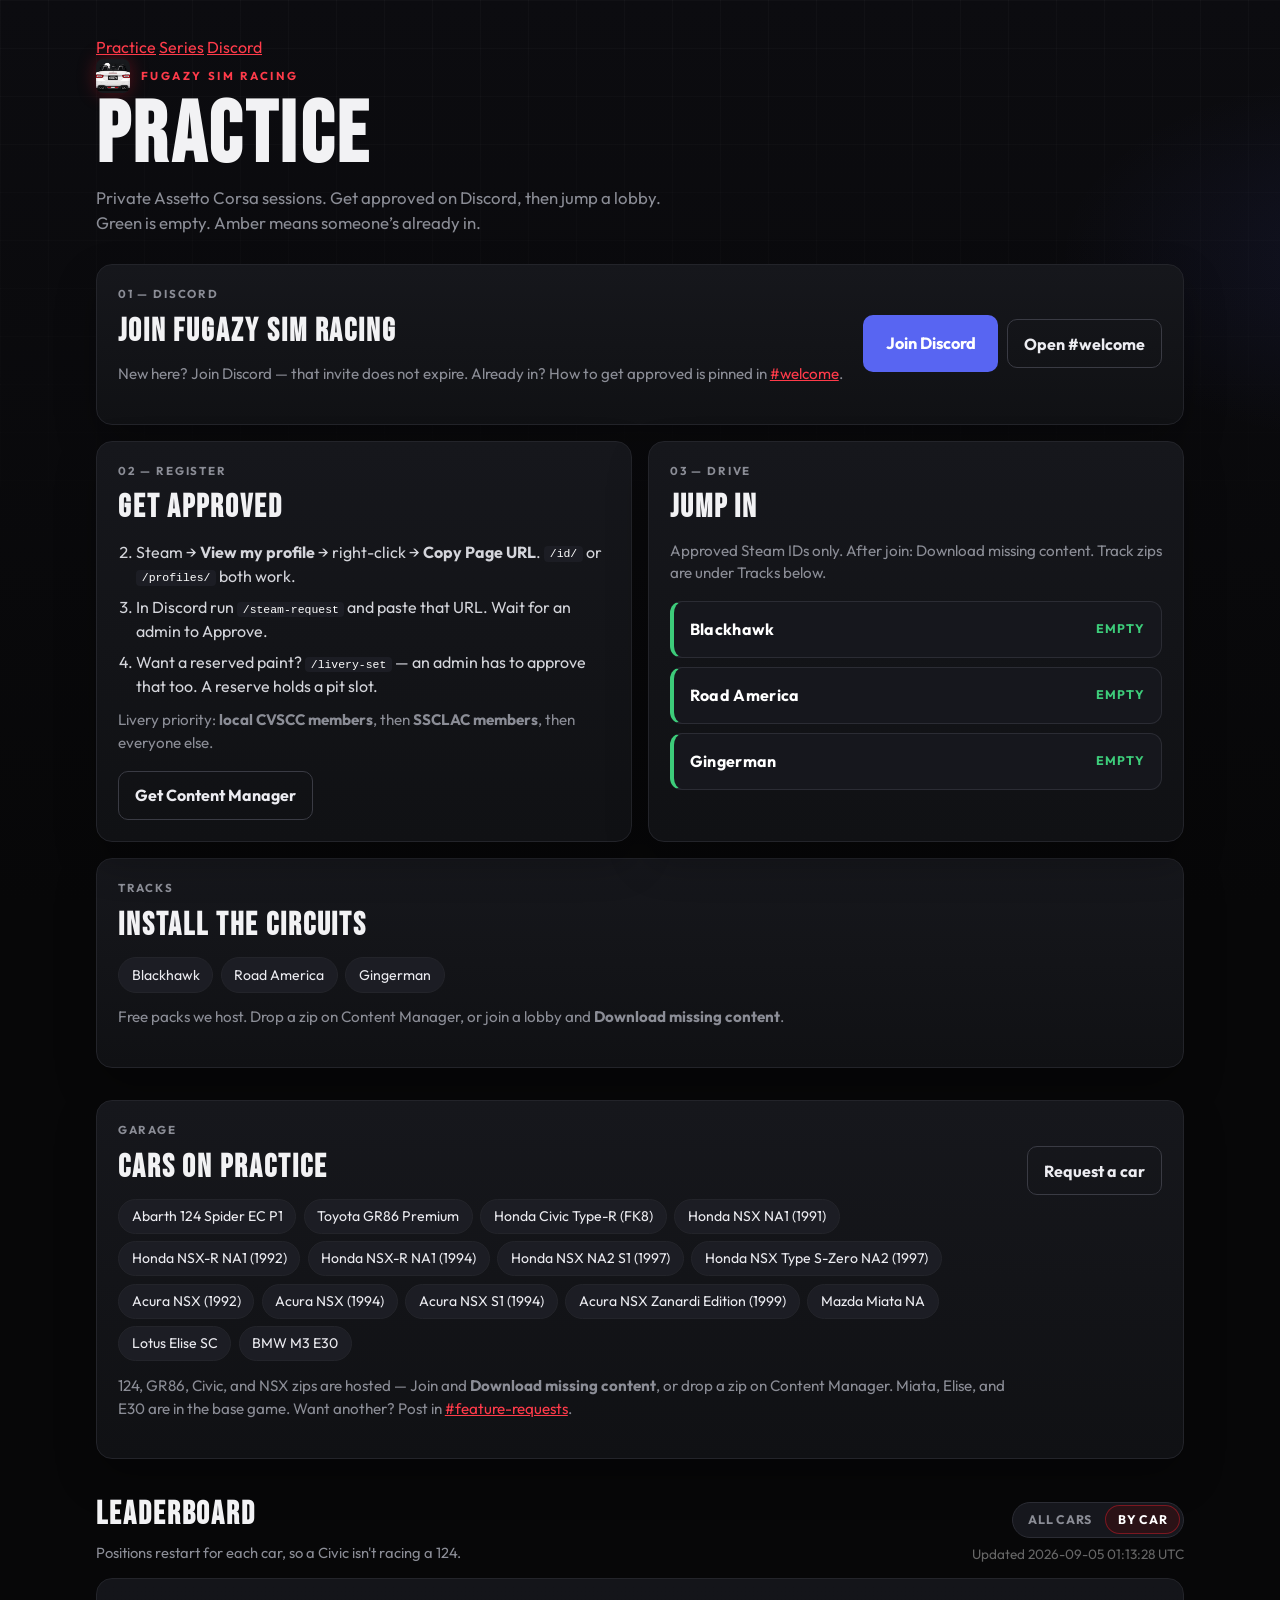
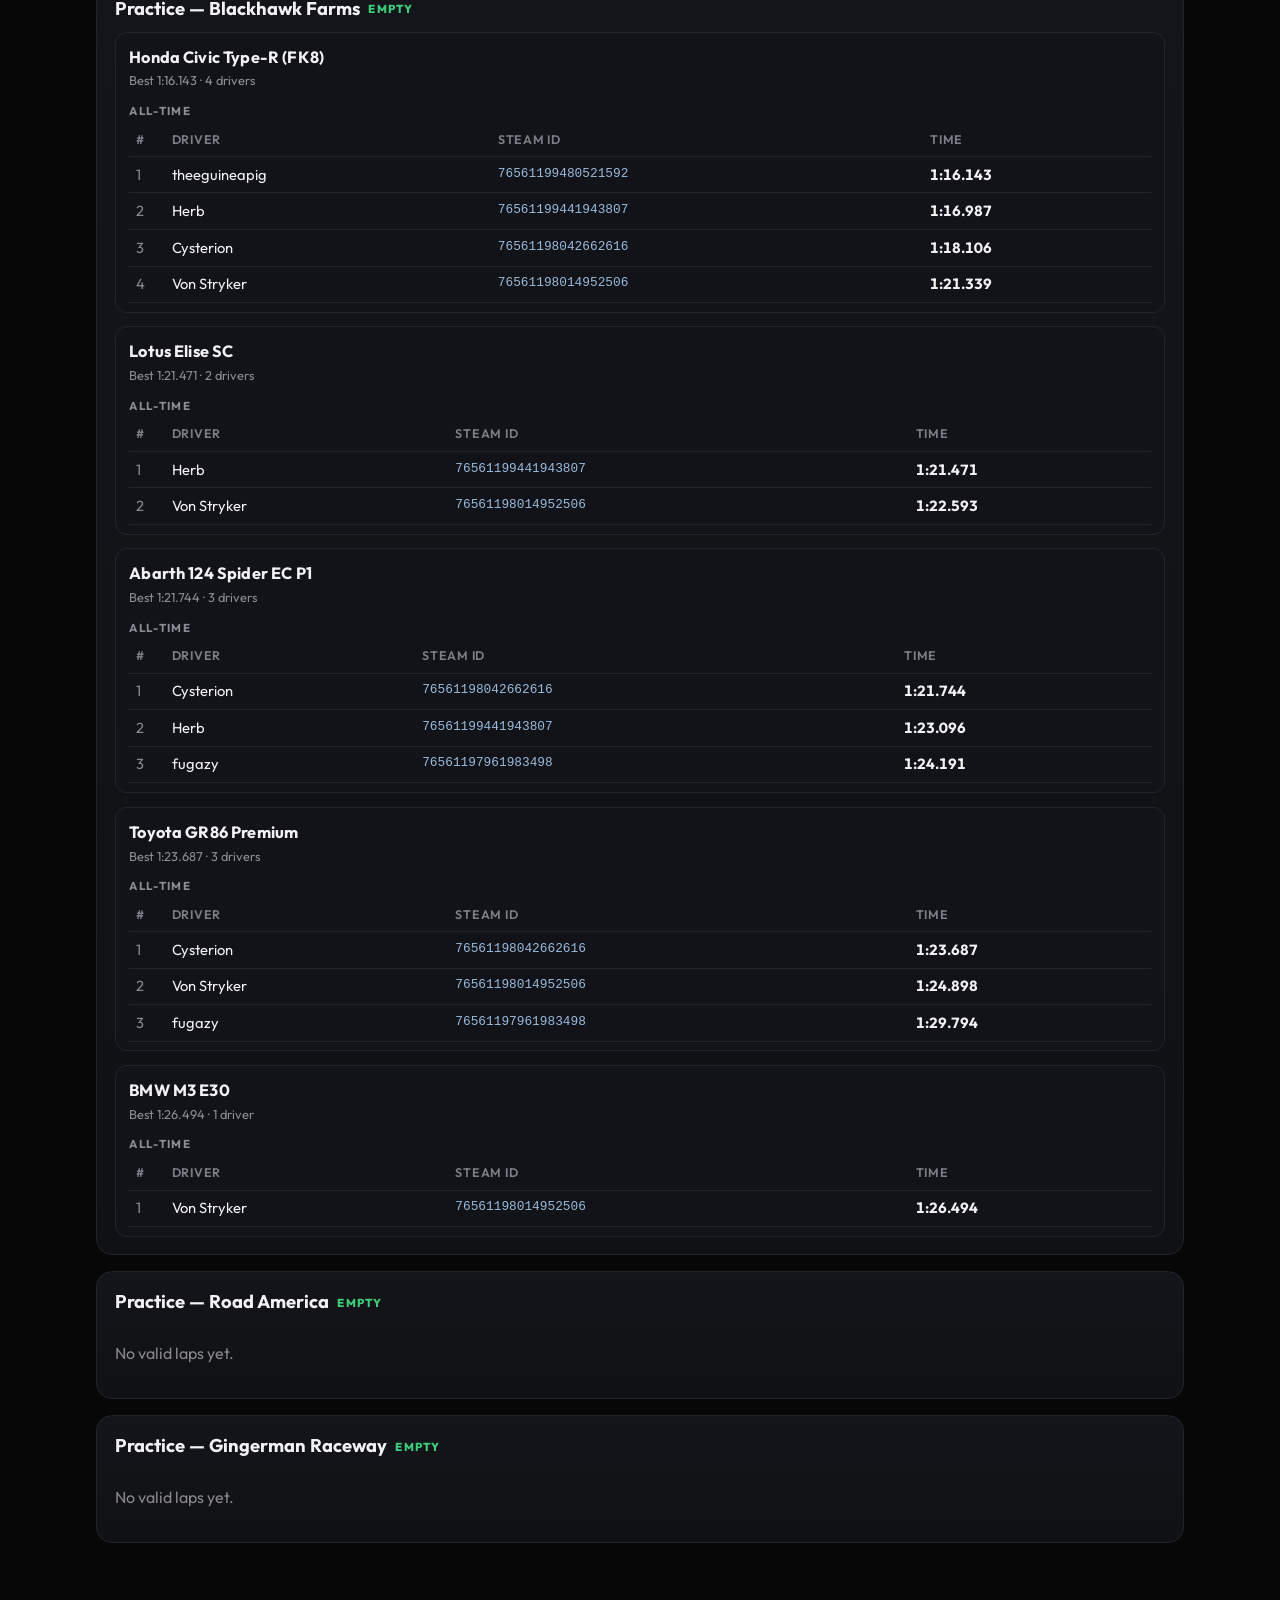
==== index.html @ 8343dea5 "Add Some1 NSX pack to practice garage and CM downloads." ====
<!DOCTYPE html>
<html lang="en" data-events="https://ntfy.sh/ac-imkarrer-ac-practice-status/sse">
<head>
  <meta charset="utf-8">
  <meta name="viewport" content="width=device-width, initial-scale=1">
  <title>FUGAZY SIM RACING — Practice</title>
  <link rel="icon" type="image/png" href="favicon.png?v=1">
  <link rel="apple-touch-icon" href="favicon.png?v=1">
  <meta property="og:image" content="https://imkarrer.github.io/ac-practice/favicon.png">
  <link rel="preconnect" href="https://fonts.googleapis.com">
  <link rel="preconnect" href="https://fonts.gstatic.com" crossorigin>
  <link href="https://fonts.googleapis.com/css2?family=Bebas+Neue&family=Outfit:wght@400;600;700&display=swap" rel="stylesheet">
  <link rel="stylesheet" href="style.css?v=6">
</head>
<body>
  <div class="wrap">
    <header>
      <nav class="site-nav" aria-label="Site">
        <a class="nav-link on" href="index.html">Practice</a>
        <a class="nav-link" href="series.html">Series</a>
        <a class="nav-link ghost" href="https://discord.gg/Rh7vevrUYy">Discord</a>
      </nav>
      <div class="brand">
        <span class="brand-mark" aria-hidden="true"></span>
        <p class="eyebrow">Fugazy Sim Racing</p>
      </div>
      <h1>Practice</h1>
      <p class="lede">Private Assetto Corsa sessions. Get approved on Discord, then jump a lobby. Green is empty. Amber means someone’s already in.</p>
    </header>

    <section class="card discord-step">
      <div class="copy">
        <p class="kicker">01 — Discord</p>
        <h2>Join FUGAZY SIM RACING</h2>
        <p class="hint">New here? Join Discord — that invite does not expire. Already in? How to get approved is pinned in <a href="https://discord.com/channels/1544532113615749210/1545234414265700374">#welcome</a>.</p>
      </div>
      <div class="discord-actions">
        <a class="btn discord" href="https://discord.gg/Rh7vevrUYy">Join Discord</a>
        <a class="btn ghost" href="https://discord.com/channels/1544532113615749210/1545234414265700374">Open #welcome</a>
      </div>
    </section>

    <section class="grid">
      <article class="card">
        <p class="kicker">02 — Register</p>
        <h2>Get approved</h2>
        <ol class="howto" start="2">
          <li>Steam → <strong>View my profile</strong> → right-click → <strong>Copy Page URL</strong>. <code>/id/</code> or <code>/profiles/</code> both work.</li>
          <li>In Discord run <code>/steam-request</code> and paste that URL. Wait for an admin to Approve.</li>
          <li>Want a reserved paint? <code>/livery-set</code> — an admin has to approve that too. A reserve holds a pit slot.</li>
        </ol>
        <p class="hint">Livery priority: <strong>local CVSCC members</strong>, then <strong>SSCLAC members</strong>, then everyone else.</p>
        <div class="actions">
          <a class="btn ghost" href="https://github.com/gro-ove/actools/releases/latest">Get Content Manager</a>
        </div>
      </article>

      <article class="card">
        <p class="kicker">03 — Drive</p>
        <h2>Jump in</h2>
        <p class="hint">Approved Steam IDs only. After join: Download missing content. Track zips are under Tracks below.</p>
        <div class="join-grid">
          <a class="join-card" data-lobby="blackhawk" href="https://acstuff.ru/s/q:race/online/join?ip=167.237.13.200&httpPort=8081">
            <span class="join-name">Blackhawk</span>
            <span class="join-status">…</span>
          </a>
          <a class="join-card" data-lobby="road-america" href="https://acstuff.ru/s/q:race/online/join?ip=167.237.13.200&httpPort=8082">
            <span class="join-name">Road America</span>
            <span class="join-status">…</span>
          </a>
          <a class="join-card" data-lobby="gingerman" href="https://acstuff.ru/s/q:race/online/join?ip=167.237.13.200&httpPort=8083">
            <span class="join-name">Gingerman</span>
            <span class="join-status">…</span>
          </a>
        </div>
      </article>
    </section>

    <section class="card cars-step" id="tracks">
      <div class="copy">
        <p class="kicker">Tracks</p>
        <h2>Install the circuits</h2>
        <ul class="car-pills">
            <li><a href="https://github.com/imkarrer/ac-practice/releases/download/content/slipangle_ggt.zip">Blackhawk</a></li>
            <li><a href="https://github.com/imkarrer/ac-practice/releases/download/content/lilski_road_america.zip">Road America</a></li>
            <li><a href="https://github.com/imkarrer/ac-practice/releases/download/content/gingerman_raceway.zip">Gingerman</a></li>
        </ul>
        <p class="hint">Free packs we host. Drop a zip on Content Manager, or join a lobby and <strong>Download missing content</strong>.</p>
      </div>
    </section>

    <section class="card cars-step">
      <div class="copy">
        <p class="kicker">Garage</p>
        <h2>Cars on practice</h2>
        <ul class="car-pills">
            <li><a href="https://github.com/imkarrer/ac-practice/releases/download/content/abarth_124_2016.zip">Abarth 124 Spider EC P1</a></li>
            <li><a href="https://github.com/imkarrer/ac-practice/releases/download/content/tbb_toyota_gr86_premium.zip">Toyota GR86 Premium</a></li>
            <li><a href="https://github.com/imkarrer/ac-practice/releases/download/content/pc_civic.zip">Honda Civic Type-R (FK8)</a></li>
            <li><a href="https://github.com/imkarrer/ac-practice/releases/download/content/some1_honda_nsx_1991.zip">Honda NSX NA1 (1991)</a></li>
            <li><a href="https://github.com/imkarrer/ac-practice/releases/download/content/some1_honda_nsx_r_1992.zip">Honda NSX-R NA1 (1992)</a></li>
            <li><a href="https://github.com/imkarrer/ac-practice/releases/download/content/some1_honda_nsx_r_1994.zip">Honda NSX-R NA1 (1994)</a></li>
            <li><a href="https://github.com/imkarrer/ac-practice/releases/download/content/some1_honda_nsx_1997_s1.zip">Honda NSX NA2 S1 (1997)</a></li>
            <li><a href="https://github.com/imkarrer/ac-practice/releases/download/content/some1_honda_nsx_type_s_zero_1997.zip">Honda NSX Type S-Zero NA2 (1997)</a></li>
            <li><a href="https://github.com/imkarrer/ac-practice/releases/download/content/some1_acura_nsx_1992.zip">Acura NSX (1992)</a></li>
            <li><a href="https://github.com/imkarrer/ac-practice/releases/download/content/some1_acura_nsx_1994.zip">Acura NSX (1994)</a></li>
            <li><a href="https://github.com/imkarrer/ac-practice/releases/download/content/some1_acura_nsx_1994_s1.zip">Acura NSX S1 (1994)</a></li>
            <li><a href="https://github.com/imkarrer/ac-practice/releases/download/content/some1_acura_nsx_zanardi_1999.zip">Acura NSX Zanardi Edition (1999)</a></li>
            <li>Mazda Miata NA</li>
            <li>Lotus Elise SC</li>
            <li>BMW M3 E30</li>
        </ul>
        <p class="hint">124, GR86, Civic, and NSX zips are hosted — Join and <strong>Download missing content</strong>, or drop a zip on Content Manager. Miata, Elise, and E30 are in the base game. Want another? Post in <a href="https://discord.com/channels/1544532113615749210/1544893635353649294">#feature-requests</a>.</p>
      </div>
      <a class="btn ghost" href="https://discord.com/channels/1544532113615749210/1544893635353649294">Request a car</a>
    </section>

    <section>
      <div class="boards-head">
        <div>
          <h2>Leaderboard</h2>
          <p id="board-hint" class="boards-hint"></p>
        </div>
        <div class="boards-tools">
          <div class="rank-toggle" role="group" aria-label="Ranking mode">
            <button type="button" data-rank="all">All cars</button>
            <button type="button" data-rank="car">By car</button>
          </div>
          <p id="board-stamp" class="stamp"></p>
        </div>
      </div>
      <div id="boards"><p class="muted">Loading times…</p></div>
    </section>
  </div>
  <script src="app.js?v=4"></script>
</body>
</html>
---- style.css ----
:root {
  color-scheme: dark;
  --bg: #070708;
  --card: #101114;
  --line: #23242a;
  --text: #f2f2f4;
  --muted: #8b8d96;
  --red: #e11d2e;
  --red-2: #ff3b4a;
  --green: #3dcc7a;
  --amber: #f0b429;
  --blurple: #5865f2;
}

* { box-sizing: border-box; }

html, body { margin: 0; min-height: 100%; }

body {
  font-family: Outfit, Segoe UI, system-ui, sans-serif;
  background:
    radial-gradient(900px 420px at 8% -10%, rgba(225, 29, 46, 0.22), transparent 55%),
    radial-gradient(700px 380px at 110% 8%, rgba(88, 101, 242, 0.1), transparent 50%),
    linear-gradient(180deg, #0c0c10 0%, var(--bg) 28%);
  color: var(--text);
  line-height: 1.5;
}

body::before {
  content: "";
  position: fixed;
  inset: 0;
  pointer-events: none;
  background-image:
    linear-gradient(rgba(255, 255, 255, 0.025) 1px, transparent 1px),
    linear-gradient(90deg, rgba(255, 255, 255, 0.025) 1px, transparent 1px);
  background-size: 48px 48px;
  mask-image: linear-gradient(180deg, #000 0%, transparent 72%);
}

a { color: var(--red-2); }
a:hover { color: #ff6b76; }

.wrap {
  width: min(68rem, calc(100% - 2rem));
  margin: 0 auto;
  padding: 2.2rem 0 4.5rem;
  position: relative;
}

.brand {
  display: flex;
  align-items: center;
  gap: 0.7rem;
  margin: 0 0 0.35rem;
}

.brand-mark {
  width: 2.1rem;
  height: 2.1rem;
  flex: 0 0 auto;
  border-radius: 0.45rem;
  background: #111 url("favicon.png") center / cover no-repeat;
  box-shadow: 0 0 18px rgba(225, 29, 46, 0.35);
}

.eyebrow {
  margin: 0;
  letter-spacing: 0.22em;
  font-size: 0.72rem;
  font-weight: 700;
  color: var(--red-2);
  text-transform: uppercase;
}

h1 {
  font-family: "Bebas Neue", Impact, sans-serif;
  font-size: clamp(3.2rem, 8vw, 5.4rem);
  line-height: 0.9;
  letter-spacing: 0.04em;
  margin: 0 0 0.55rem;
}

.lede {
  margin: 0 0 1.8rem;
  color: var(--muted);
  max-width: 36rem;
  font-size: 1.05rem;
}

.discord-step {
  display: flex;
  align-items: center;
  justify-content: space-between;
  gap: 1.2rem;
  margin-bottom: 1rem;
}

.discord-step .copy { min-width: 0; }

.discord-actions {
  display: flex;
  flex-wrap: wrap;
  gap: 0.55rem;
  flex: 0 0 auto;
  align-items: center;
}

.discord-step .discord-actions .btn.discord {
  padding: 0.95rem 1.35rem;
  font-size: 1.02rem;
}

@media (max-width: 700px) {
  .discord-step {
    flex-direction: column;
    align-items: stretch;
  }
}

.grid {
  display: grid;
  grid-template-columns: 1fr 1fr;
  gap: 1rem;
  margin-bottom: 1rem;
}

.cars-step {
  display: flex;
  align-items: flex-start;
  justify-content: space-between;
  gap: 1.2rem;
  margin-bottom: 2rem;
}

.cars-step .copy { min-width: 0; flex: 1; }

.cars-step .btn {
  flex: 0 0 auto;
  margin-top: 1.6rem;
}

.car-pills {
  display: flex;
  flex-wrap: wrap;
  gap: 0.45rem;
  list-style: none;
  margin: 0 0 0.85rem;
  padding: 0;
}

.car-pills li {
  background: #1c1d24;
  border: 1px solid var(--line);
  border-radius: 999px;
  padding: 0.38rem 0.8rem;
  font-size: 0.88rem;
  color: #ececf1;
}

.car-pills a {
  color: inherit;
  text-decoration: none;
}

.car-pills a:hover {
  text-decoration: underline;
}

@media (max-width: 700px) {
  .cars-step {
    flex-direction: column;
    align-items: stretch;
  }
  .cars-step .btn { margin-top: 0; }
}

@media (max-width: 800px) {
  .grid { grid-template-columns: 1fr; }
}

.card {
  background: linear-gradient(180deg, #16171c 0%, var(--card) 100%);
  border: 1px solid var(--line);
  border-radius: 16px;
  padding: 1.25rem 1.3rem 1.35rem;
  box-shadow: 0 18px 40px rgba(0, 0, 0, 0.28);
}

.kicker {
  margin: 0 0 0.35rem;
  color: var(--muted);
  font-size: 0.72rem;
  letter-spacing: 0.16em;
  text-transform: uppercase;
  font-weight: 700;
}

.card h2 {
  font-family: "Bebas Neue", Impact, sans-serif;
  letter-spacing: 0.06em;
  font-size: 2rem;
  margin: 0 0 0.45rem;
}

.card p.hint {
  margin: 0 0 1rem;
  color: var(--muted);
  font-size: 0.95rem;
}

ol.howto {
  margin: 0 0 0.7rem;
  padding-left: 1.15rem;
  color: #d4d5db;
}

ol.howto li { margin: 0.45rem 0; }
ol.howto code {
  font-size: 0.88em;
  color: #fff;
  background: #1c1d24;
  padding: 0.08rem 0.35rem;
  border-radius: 4px;
}

.actions {
  display: flex;
  flex-wrap: wrap;
  gap: 0.55rem;
}

.btn {
  display: inline-flex;
  align-items: center;
  justify-content: center;
  text-decoration: none;
  font-weight: 700;
  border-radius: 10px;
  padding: 0.72rem 1rem;
  color: #fff;
  border: 1px solid transparent;
}

.btn.discord {
  background: var(--blurple);
  color: #fff;
}
.btn.discord:hover { background: #6d78f5; color: #fff; }

.btn.ghost {
  background: transparent;
  border-color: #3a3b44;
  color: #ececf1;
}
.btn.ghost:hover { border-color: #6a6b76; color: #fff; }

.join-grid {
  display: grid;
  gap: 0.6rem;
}

.join-card {
  display: flex;
  align-items: center;
  justify-content: space-between;
  gap: 0.8rem;
  text-decoration: none;
  color: #fff;
  background: #16171d;
  border: 1px solid #2b2c34;
  border-left: 4px solid var(--green);
  border-radius: 12px;
  padding: 0.95rem 1rem;
  transition: transform 0.15s ease, border-color 0.15s ease, background 0.15s ease;
}

.join-card:hover {
  transform: translateY(-1px);
  background: #1b1c23;
  color: #fff;
}

.join-card.busy {
  border-left-color: var(--amber);
}

.join-name {
  font-weight: 700;
  letter-spacing: 0.02em;
}

.join-status {
  font-size: 0.78rem;
  font-weight: 700;
  letter-spacing: 0.08em;
  text-transform: uppercase;
  color: var(--green);
}

.join-card.busy .join-status { color: var(--amber); }

.boards-head {
  display: flex;
  align-items: baseline;
  justify-content: space-between;
  gap: 1rem;
  margin: 0.4rem 0 0.85rem;
}

.boards-head h2 {
  font-family: "Bebas Neue", Impact, sans-serif;
  letter-spacing: 0.06em;
  font-size: 2rem;
  margin: 0;
}

.boards-hint {
  margin: 0.2rem 0 0;
  color: var(--muted);
  font-size: 0.92rem;
}

.boards-tools {
  display: flex;
  flex-direction: column;
  align-items: flex-end;
  gap: 0.4rem;
}

.rank-toggle {
  display: inline-flex;
  padding: 0.18rem;
  background: #16171d;
  border: 1px solid #2b2c34;
  border-radius: 999px;
}

.rank-toggle button {
  appearance: none;
  border: 0;
  background: transparent;
  color: var(--muted);
  font: 700 0.78rem Outfit, Segoe UI, system-ui, sans-serif;
  letter-spacing: 0.06em;
  text-transform: uppercase;
  padding: 0.42rem 0.8rem;
  border-radius: 999px;
  cursor: pointer;
}

.rank-toggle button.on {
  background: #2a1216;
  color: #fff;
  box-shadow: inset 0 0 0 1px rgba(225, 29, 46, 0.45);
}

.rank-toggle button:hover { color: #fff; }

.mixed-boards { padding-bottom: 0.55rem; }

.stamp { color: #666; font-size: 0.85rem; margin: 0; }

@media (max-width: 700px) {
  .boards-head { flex-direction: column; align-items: stretch; }
  .boards-tools { align-items: flex-start; }
}

.board {
  background: linear-gradient(180deg, #14151a 0%, #101114 100%);
  border: 1px solid var(--line);
  border-radius: 16px;
  padding: 1rem 1.1rem 0.4rem;
  margin: 0 0 1rem;
  overflow-x: auto;
}

.board h2 {
  font-size: 1.15rem;
  margin: 0 0 0.55rem;
  display: flex;
  align-items: center;
  gap: 0.55rem;
}

.board h3.car-name {
  margin: 0;
  font-size: 1.02rem;
  letter-spacing: 0.01em;
  text-transform: none;
  color: var(--text);
}

.board h4 {
  margin: 0.7rem 0 0.3rem;
  font-size: 0.72rem;
  letter-spacing: 0.12em;
  text-transform: uppercase;
  color: var(--muted);
}

.car-boards {
  display: grid;
  gap: 0.85rem;
  padding-bottom: 0.7rem;
}

.car-group {
  background: #121318;
  border: 1px solid #23242b;
  border-radius: 12px;
  padding: 0.75rem 0.85rem 0.55rem;
}

.car-meta {
  margin: 0.15rem 0 0.15rem;
  color: var(--muted);
  font-size: 0.8rem;
}

.live {
  font-size: 0.72rem;
  font-weight: 800;
  letter-spacing: 0.1em;
  text-transform: uppercase;
}
.live.empty { color: var(--green); }
.live.busy { color: var(--amber); }

table.laps {
  width: 100%;
  border-collapse: collapse;
  font-size: 0.92rem;
}

table.laps th, table.laps td {
  text-align: left;
  padding: 0.42rem 0.45rem;
  border-bottom: 1px solid #23242b;
  vertical-align: top;
}

table.laps th { color: #7d7f88; font-weight: 600; font-size: 0.78rem; letter-spacing: 0.06em; text-transform: uppercase; }
table.laps td.pos { color: #888; width: 2.2rem; }
table.laps td.time { font-variant-numeric: tabular-nums; font-weight: 700; white-space: nowrap; }
table.laps td.guid { font-family: ui-monospace, Consolas, monospace; font-size: 0.8rem; }
table.laps a.steam { color: #9bd; text-decoration: none; }
table.laps a.steam:hover { text-decoration: underline; }

p.muted { color: #888; }
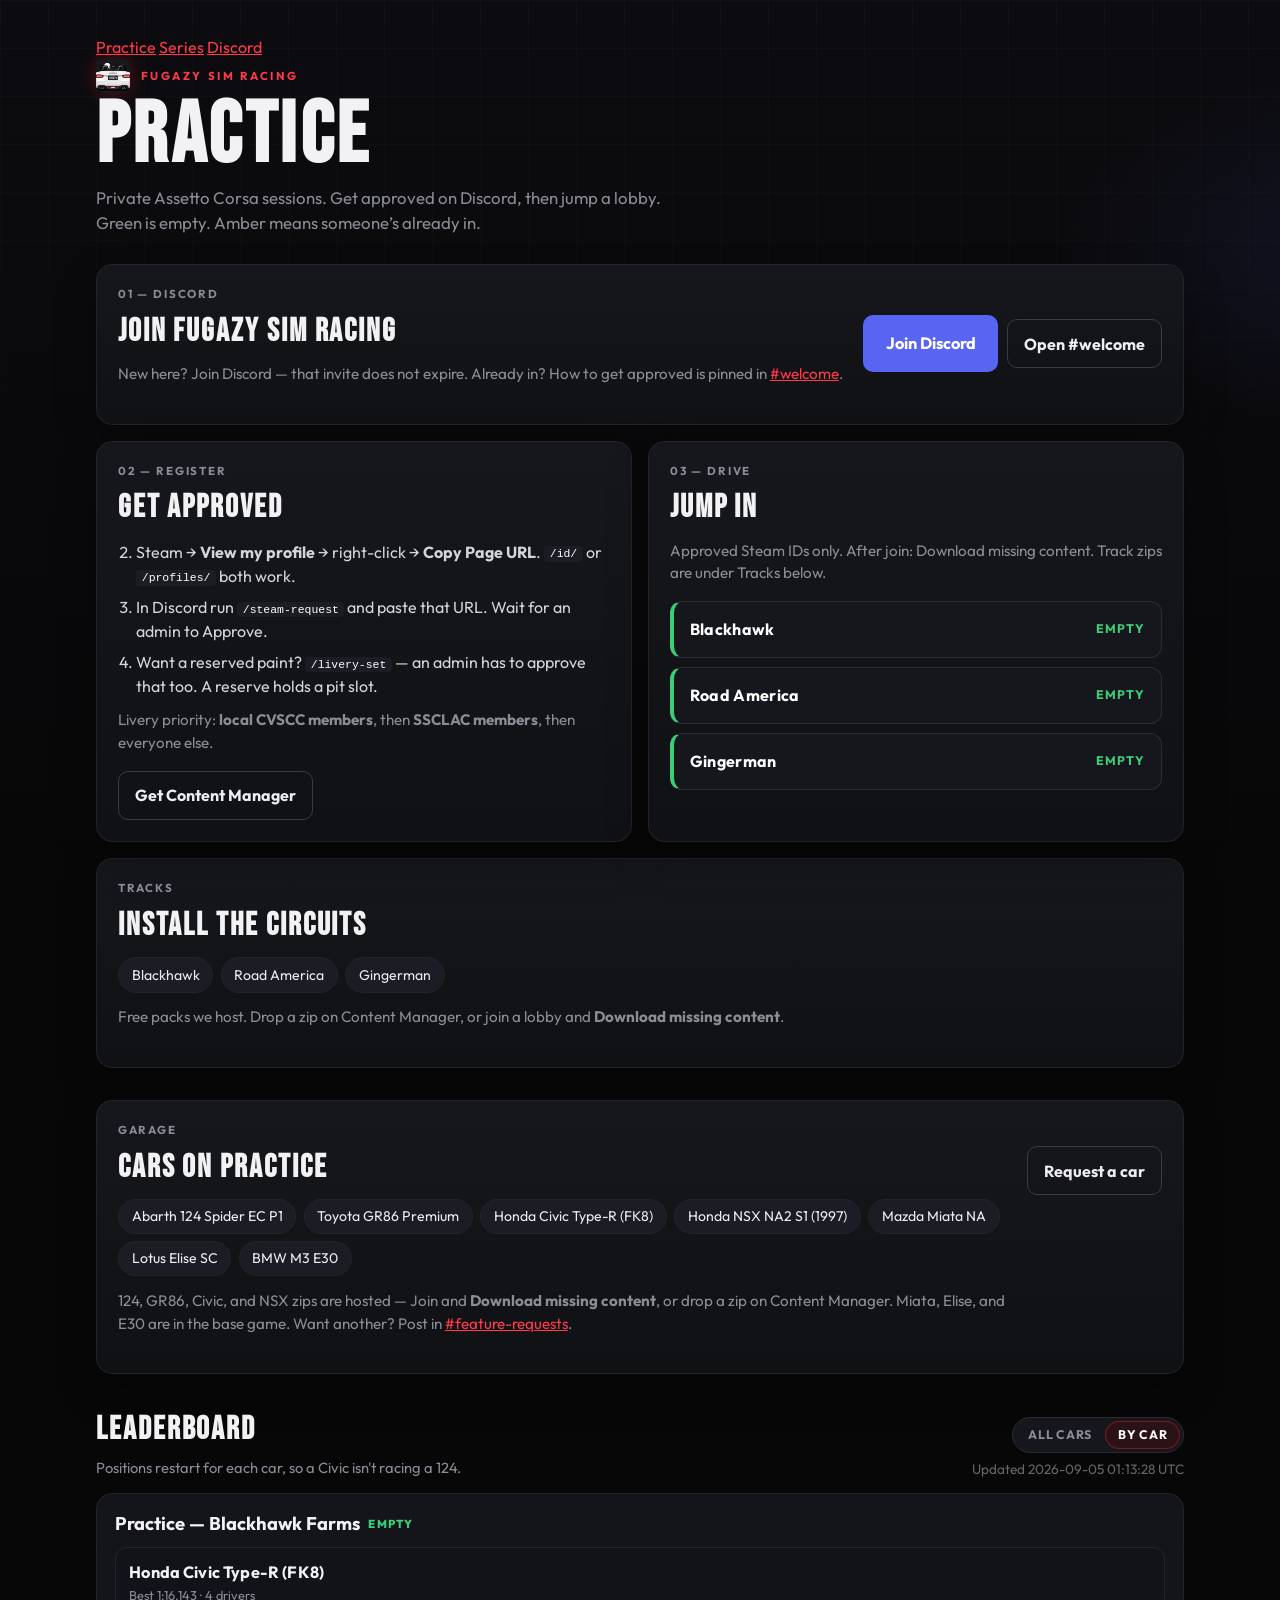
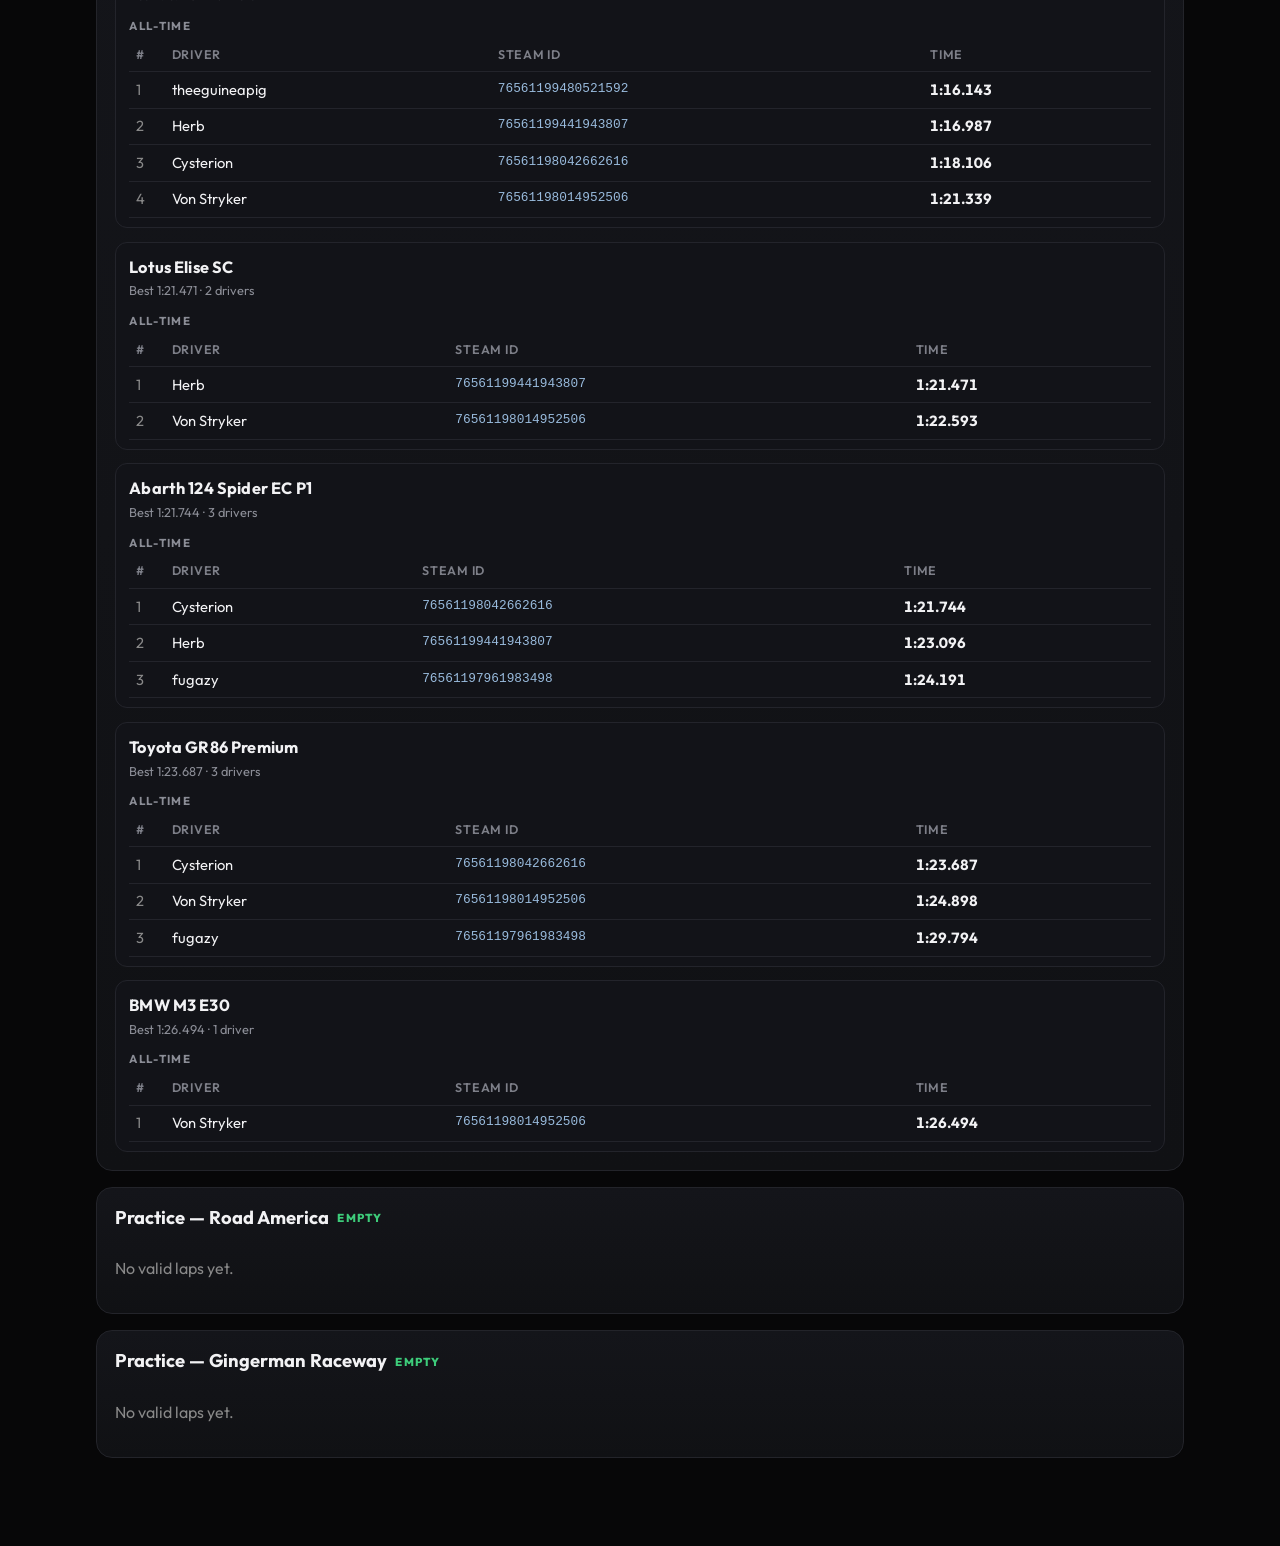
==== commit 936c5179: "Host only the Honda NSX NA2 S1 (1997) on practice." ====
--- a/index.html
+++ b/index.html
@@ -97,15 +97,7 @@
             <li><a href="https://github.com/imkarrer/ac-practice/releases/download/content/abarth_124_2016.zip">Abarth 124 Spider EC P1</a></li>
             <li><a href="https://github.com/imkarrer/ac-practice/releases/download/content/tbb_toyota_gr86_premium.zip">Toyota GR86 Premium</a></li>
             <li><a href="https://github.com/imkarrer/ac-practice/releases/download/content/pc_civic.zip">Honda Civic Type-R (FK8)</a></li>
-            <li><a href="https://github.com/imkarrer/ac-practice/releases/download/content/some1_honda_nsx_1991.zip">Honda NSX NA1 (1991)</a></li>
-            <li><a href="https://github.com/imkarrer/ac-practice/releases/download/content/some1_honda_nsx_r_1992.zip">Honda NSX-R NA1 (1992)</a></li>
-            <li><a href="https://github.com/imkarrer/ac-practice/releases/download/content/some1_honda_nsx_r_1994.zip">Honda NSX-R NA1 (1994)</a></li>
             <li><a href="https://github.com/imkarrer/ac-practice/releases/download/content/some1_honda_nsx_1997_s1.zip">Honda NSX NA2 S1 (1997)</a></li>
-            <li><a href="https://github.com/imkarrer/ac-practice/releases/download/content/some1_honda_nsx_type_s_zero_1997.zip">Honda NSX Type S-Zero NA2 (1997)</a></li>
-            <li><a href="https://github.com/imkarrer/ac-practice/releases/download/content/some1_acura_nsx_1992.zip">Acura NSX (1992)</a></li>
-            <li><a href="https://github.com/imkarrer/ac-practice/releases/download/content/some1_acura_nsx_1994.zip">Acura NSX (1994)</a></li>
-            <li><a href="https://github.com/imkarrer/ac-practice/releases/download/content/some1_acura_nsx_1994_s1.zip">Acura NSX S1 (1994)</a></li>
-            <li><a href="https://github.com/imkarrer/ac-practice/releases/download/content/some1_acura_nsx_zanardi_1999.zip">Acura NSX Zanardi Edition (1999)</a></li>
             <li>Mazda Miata NA</li>
             <li>Lotus Elise SC</li>
             <li>BMW M3 E30</li>
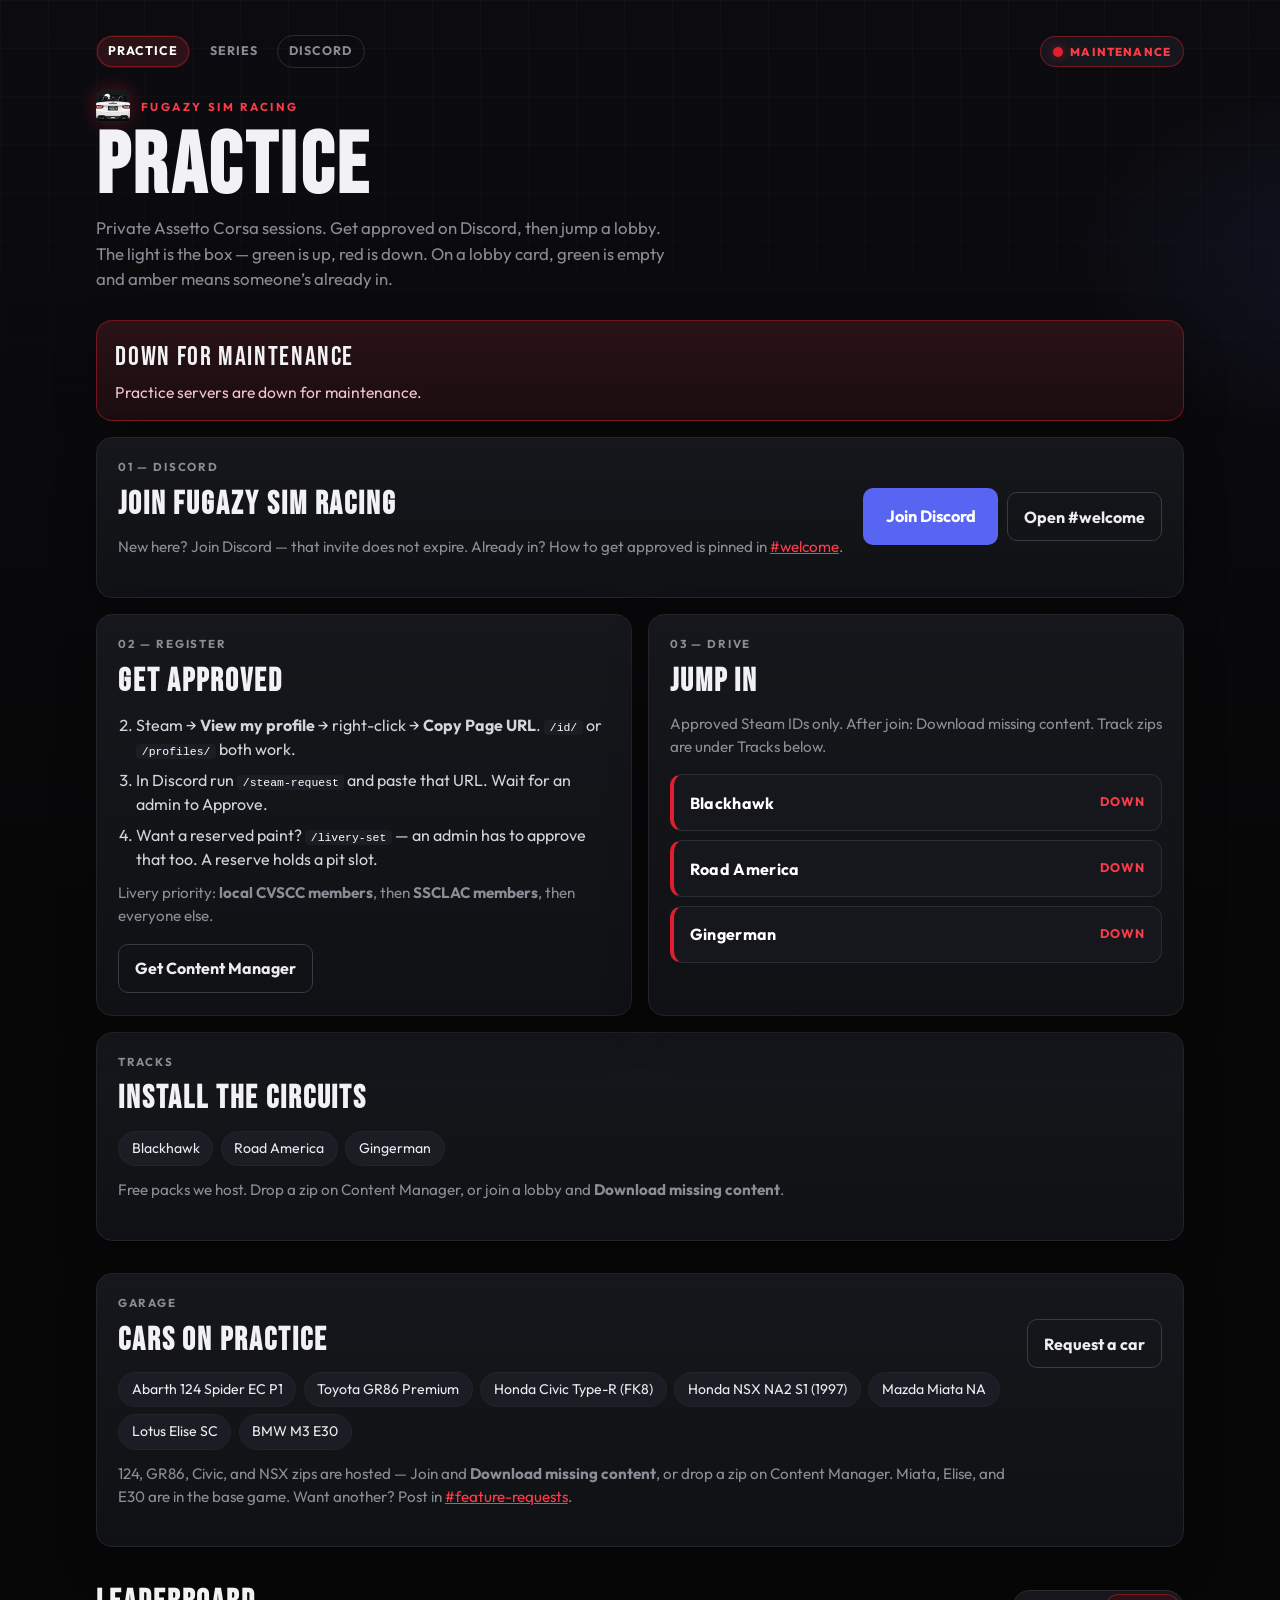
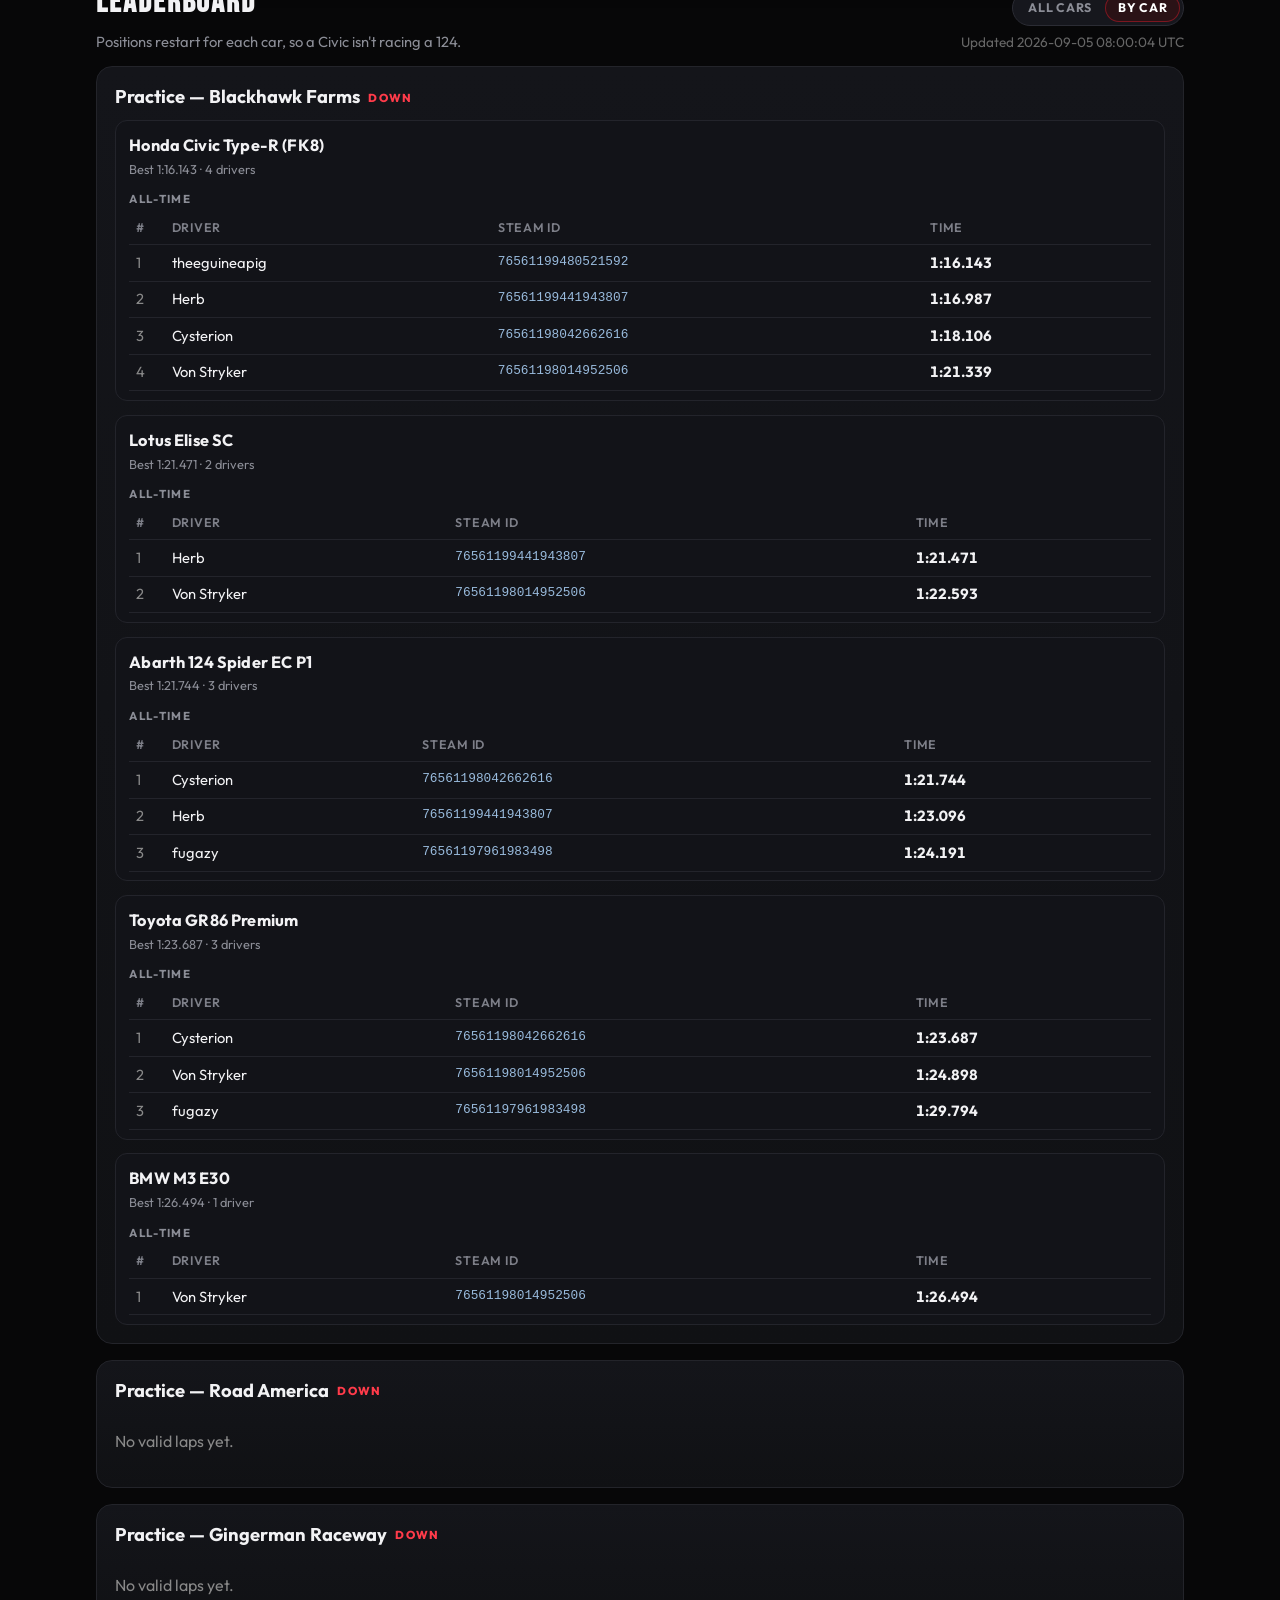
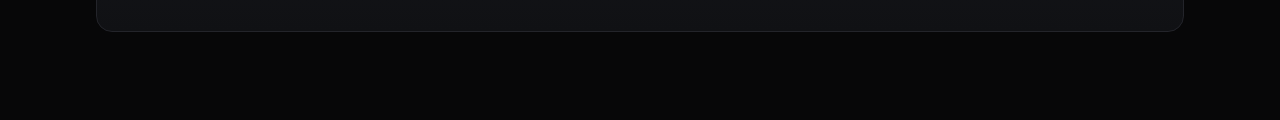
==== commit 1a481025: "Show a red/green box light on the player page so maintenance is obvious. EOF" ====
--- a/index.html
+++ b/index.html
@@ -10,7 +10,7 @@
   <link rel="preconnect" href="https://fonts.googleapis.com">
   <link rel="preconnect" href="https://fonts.gstatic.com" crossorigin>
   <link href="https://fonts.googleapis.com/css2?family=Bebas+Neue&family=Outfit:wght@400;600;700&display=swap" rel="stylesheet">
-  <link rel="stylesheet" href="style.css?v=6">
+  <link rel="stylesheet" href="style.css?v=7">
 </head>
 <body>
   <div class="wrap">
@@ -19,14 +19,23 @@
         <a class="nav-link on" href="index.html">Practice</a>
         <a class="nav-link" href="series.html">Series</a>
         <a class="nav-link ghost" href="https://discord.gg/Rh7vevrUYy">Discord</a>
+        <p class="health" id="health" data-state="checking" role="status" aria-live="polite">
+          <span class="health-dot" aria-hidden="true"></span>
+          <span class="health-label">Checking…</span>
+        </p>
       </nav>
       <div class="brand">
         <span class="brand-mark" aria-hidden="true"></span>
         <p class="eyebrow">Fugazy Sim Racing</p>
       </div>
       <h1>Practice</h1>
-      <p class="lede">Private Assetto Corsa sessions. Get approved on Discord, then jump a lobby. Green is empty. Amber means someone’s already in.</p>
+      <p class="lede">Private Assetto Corsa sessions. Get approved on Discord, then jump a lobby. The light is the box — green is up, red is down. On a lobby card, green is empty and amber means someone’s already in.</p>
     </header>
+
+    <aside class="health-banner" id="health-banner" hidden>
+      <strong id="health-title">Down for maintenance</strong>
+      <p id="health-message">Practice servers are offline.</p>
+    </aside>
 
     <section class="card discord-step">
       <div class="copy">
@@ -124,6 +133,6 @@
       <div id="boards"><p class="muted">Loading times…</p></div>
     </section>
   </div>
-  <script src="app.js?v=4"></script>
+  <script src="app.js?v=5"></script>
 </body>
 </html>
--- a/style.css
+++ b/style.css
@@ -48,6 +48,106 @@
   position: relative;
 }
 
+.site-nav {
+  display: flex;
+  flex-wrap: wrap;
+  align-items: center;
+  gap: 0.45rem;
+  margin: 0 0 1.35rem;
+}
+
+.nav-link {
+  display: inline-flex;
+  align-items: center;
+  text-decoration: none;
+  color: var(--muted);
+  font-size: 0.78rem;
+  font-weight: 700;
+  letter-spacing: 0.08em;
+  text-transform: uppercase;
+  padding: 0.38rem 0.7rem;
+  border-radius: 999px;
+  border: 1px solid transparent;
+}
+
+.nav-link:hover { color: #fff; }
+
+.nav-link.on {
+  color: #fff;
+  background: #2a1216;
+  box-shadow: inset 0 0 0 1px rgba(225, 29, 46, 0.45);
+}
+
+.nav-link.ghost { border-color: #2b2c34; }
+
+.health {
+  display: inline-flex;
+  align-items: center;
+  gap: 0.45rem;
+  margin: 0 0 0 auto;
+  padding: 0.38rem 0.75rem;
+  border-radius: 999px;
+  border: 1px solid #2b2c34;
+  background: #16171d;
+  color: var(--muted);
+  font-size: 0.72rem;
+  font-weight: 800;
+  letter-spacing: 0.1em;
+  text-transform: uppercase;
+}
+
+.health-dot {
+  width: 0.62rem;
+  height: 0.62rem;
+  border-radius: 50%;
+  background: #5c5e68;
+  box-shadow: 0 0 0 0 rgba(92, 94, 104, 0.35);
+}
+
+.health[data-state="up"] { color: var(--green); border-color: rgba(61, 204, 122, 0.35); }
+.health[data-state="up"] .health-dot {
+  background: var(--green);
+  box-shadow: 0 0 10px rgba(61, 204, 122, 0.55);
+  animation: health-pulse 1.7s ease-in-out infinite;
+}
+
+.health[data-state="down"] { color: var(--red-2); border-color: rgba(225, 29, 46, 0.45); }
+.health[data-state="down"] .health-dot {
+  background: var(--red);
+  box-shadow: 0 0 10px rgba(225, 29, 46, 0.55);
+}
+
+@keyframes health-pulse {
+  0%, 100% { transform: scale(1); opacity: 1; }
+  50% { transform: scale(0.82); opacity: 0.7; }
+}
+
+.health-banner {
+  margin: 0 0 1rem;
+  padding: 1rem 1.15rem;
+  border-radius: 16px;
+  border: 1px solid rgba(225, 29, 46, 0.45);
+  background: linear-gradient(180deg, #2a1216 0%, #1a0d10 100%);
+  box-shadow: 0 18px 40px rgba(0, 0, 0, 0.28);
+}
+
+.health-banner[hidden] { display: none; }
+
+.health-banner strong {
+  display: block;
+  font-family: "Bebas Neue", Impact, sans-serif;
+  letter-spacing: 0.06em;
+  font-size: 1.7rem;
+  font-weight: 400;
+  margin: 0 0 0.2rem;
+}
+
+.health-banner p {
+  margin: 0;
+  color: #f0c4c8;
+  font-size: 0.98rem;
+}
+
 .brand {
   display: flex;
   align-items: center;
@@ -285,6 +385,12 @@
   border-left-color: var(--amber);
 }
 
+.join-card.down {
+  border-left-color: var(--red);
+}
+
+.join-card.down:hover { transform: none; }
+
 .join-name {
   font-weight: 700;
   letter-spacing: 0.02em;
@@ -299,6 +405,9 @@
 }
 
 .join-card.busy .join-status { color: var(--amber); }
+.join-card.down .join-status { color: var(--red-2); }
+
+.live.down { color: var(--red-2); }
 
 .boards-head {
   display: flex;
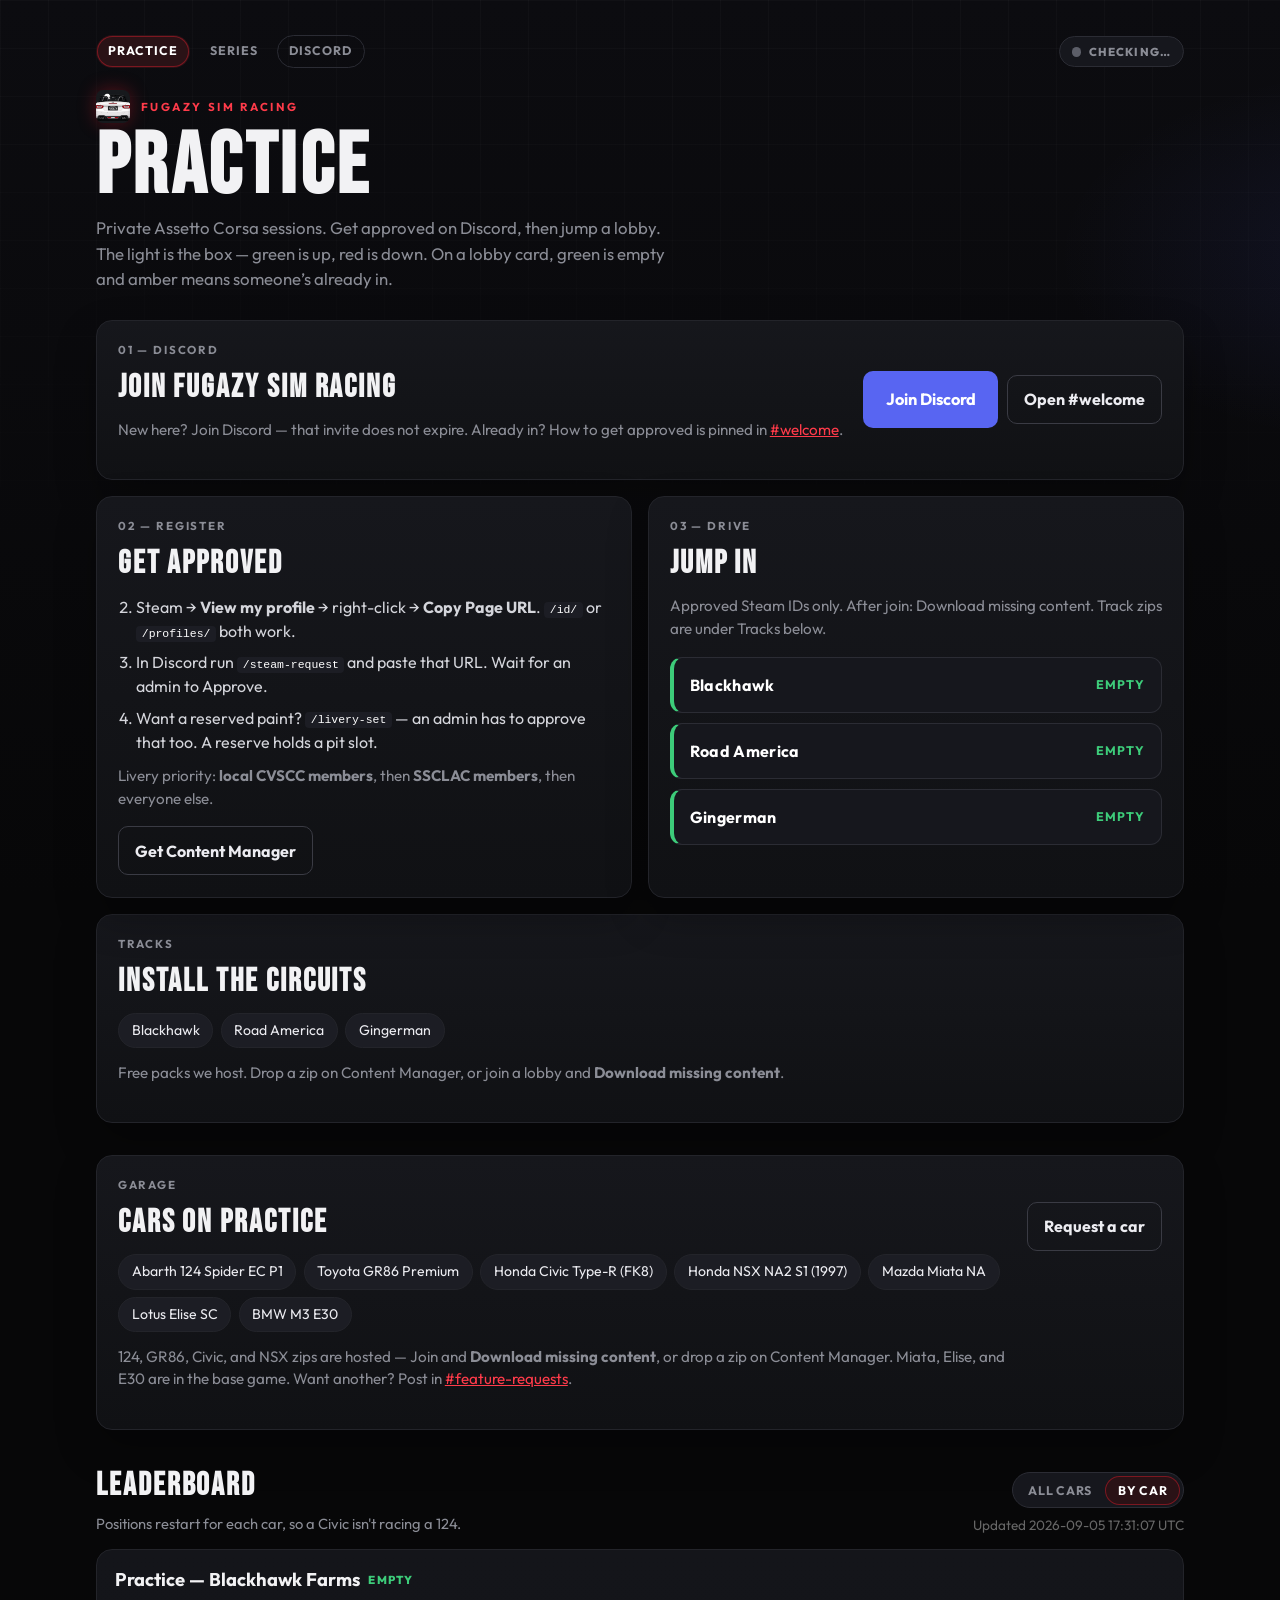
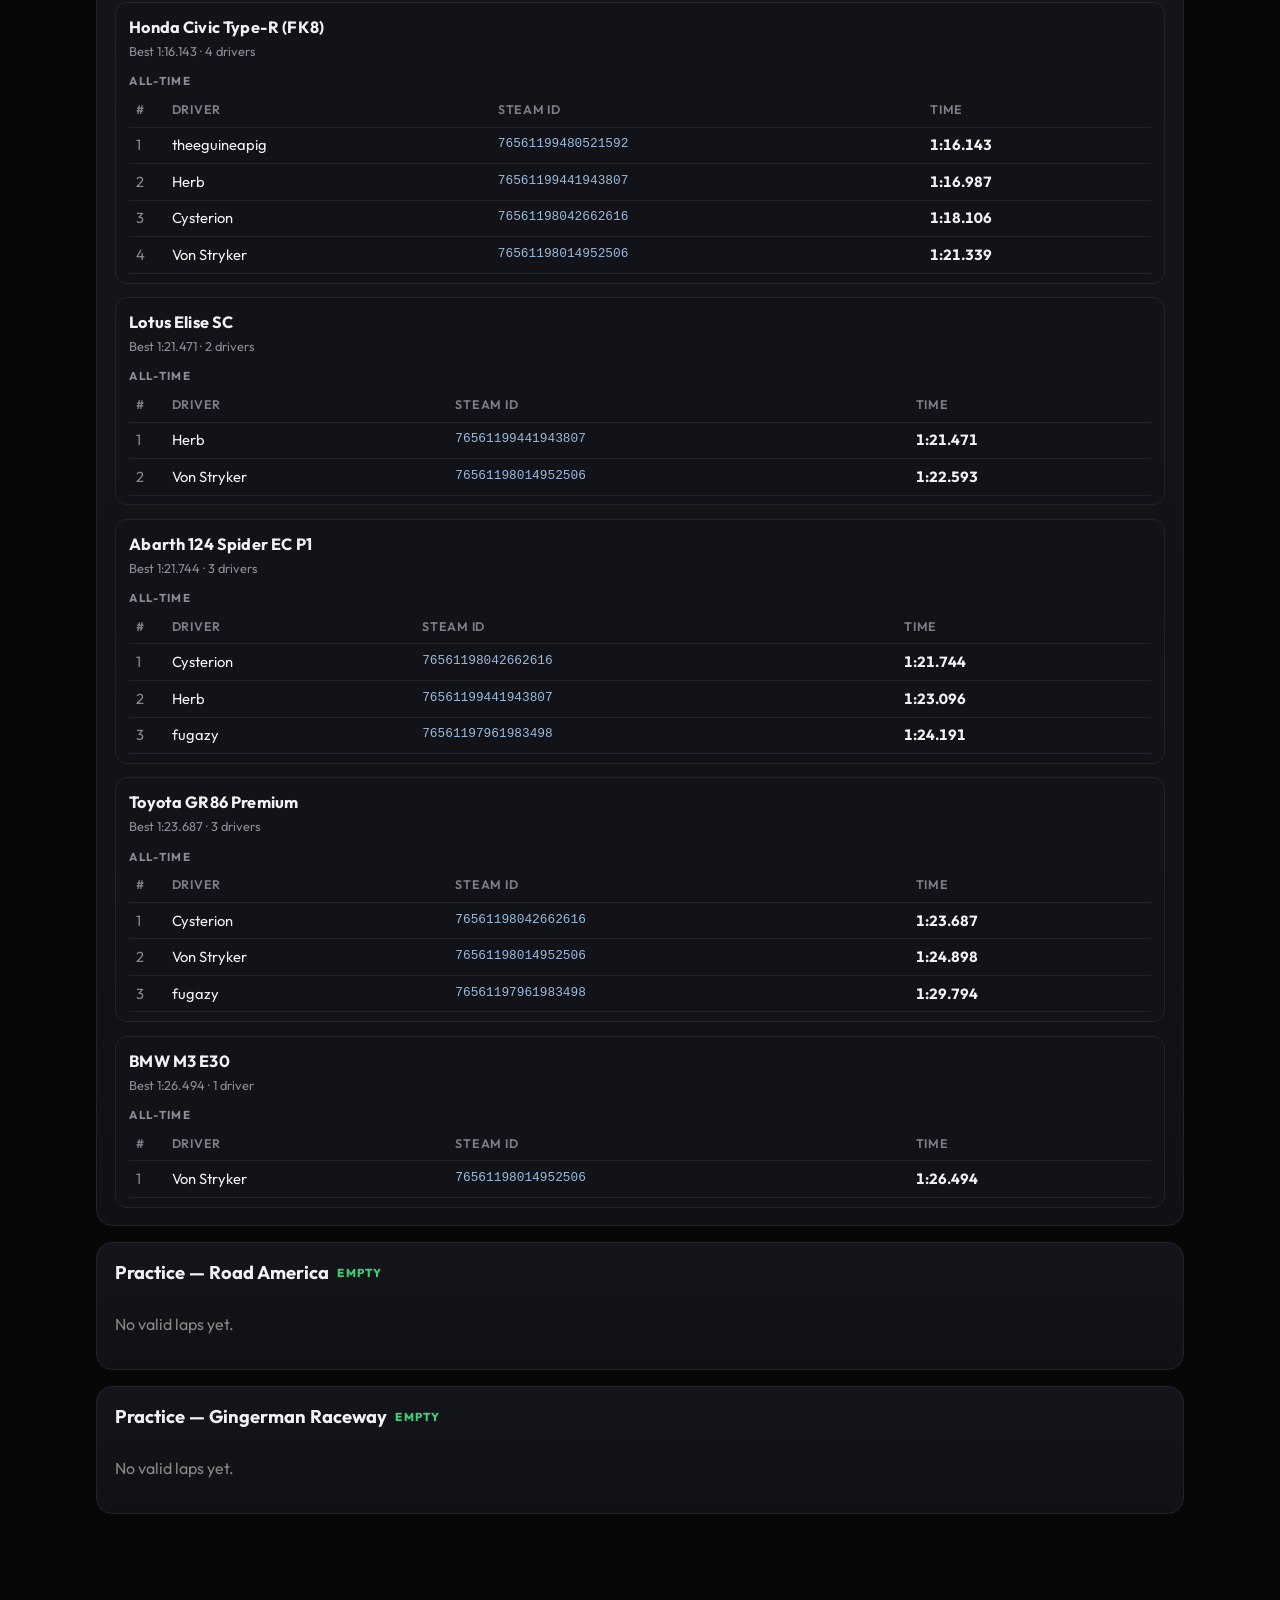
==== commit a088fa98: "Wait for a live heartbeat before painting the box as down. EOF" ====
--- a/index.html
+++ b/index.html
@@ -133,6 +133,6 @@
       <div id="boards"><p class="muted">Loading times…</p></div>
     </section>
   </div>
-  <script src="app.js?v=5"></script>
+  <script src="app.js?v=6"></script>
 </body>
 </html>
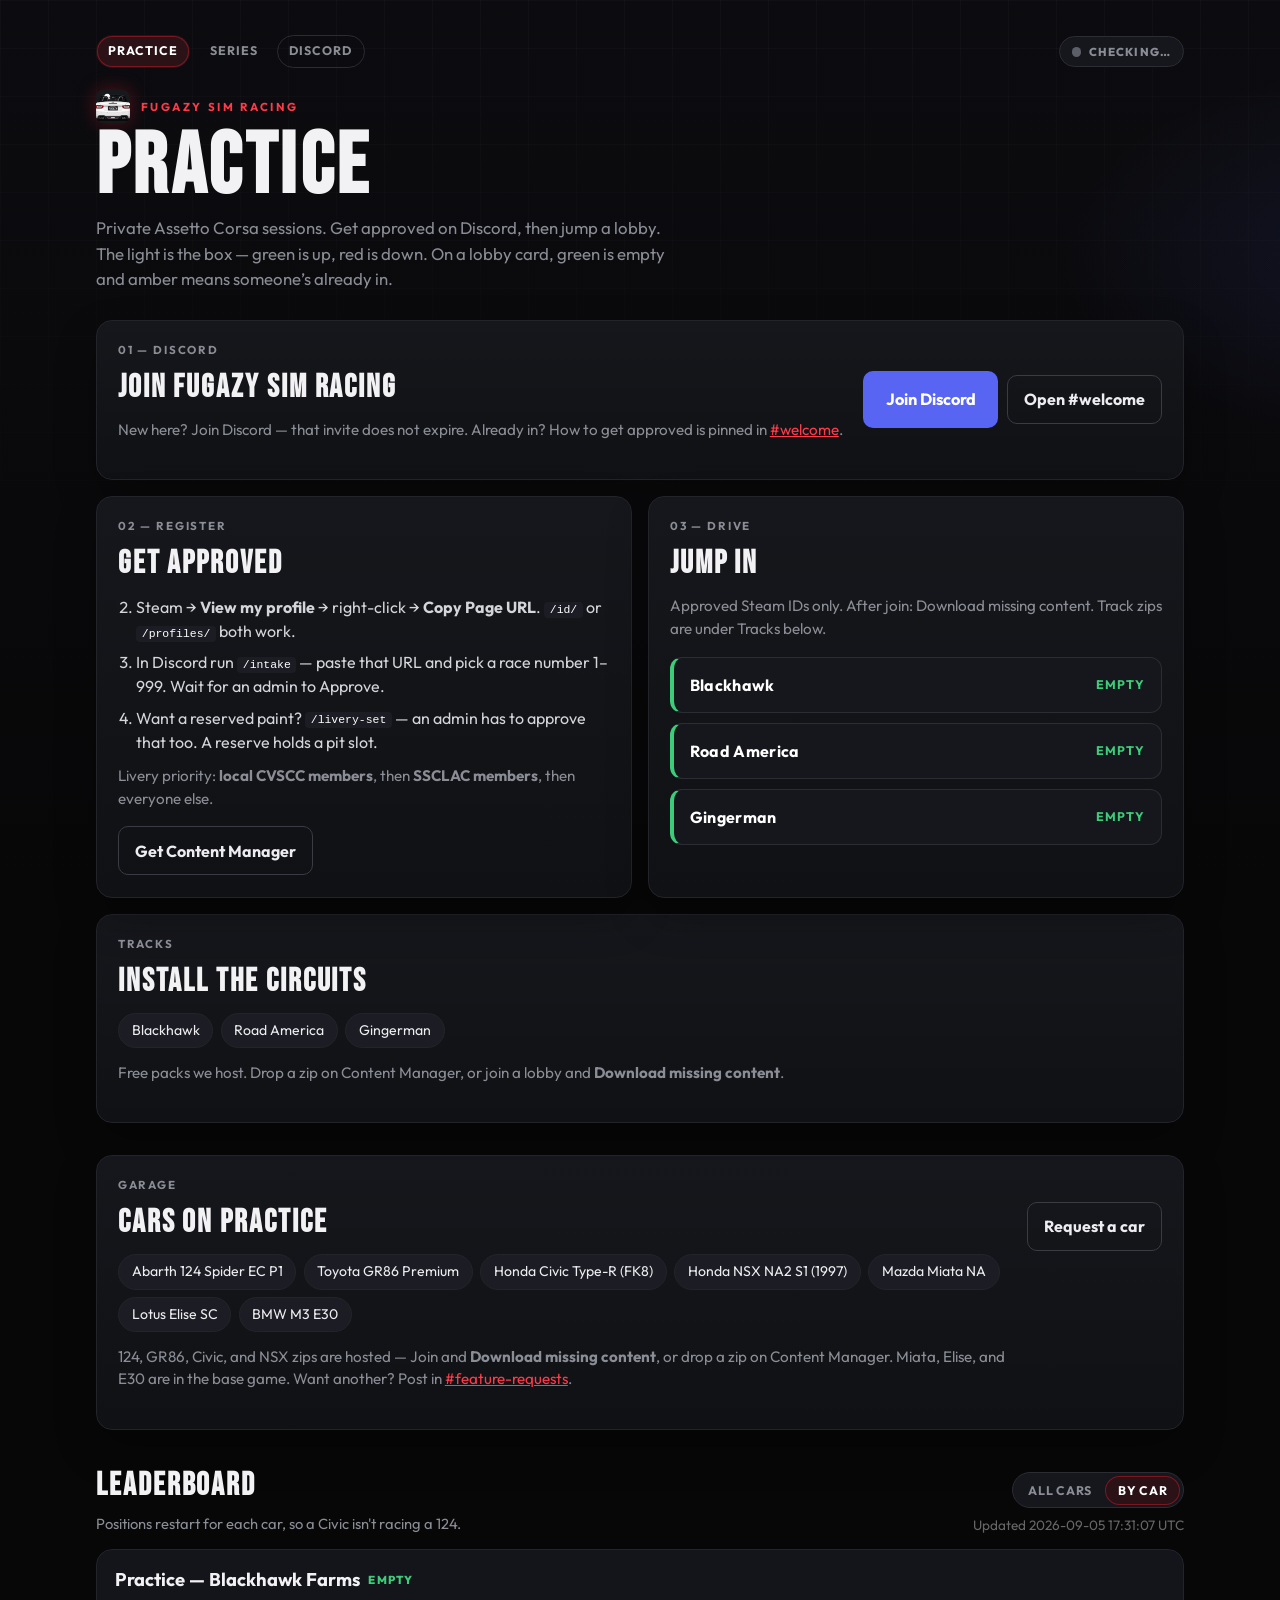
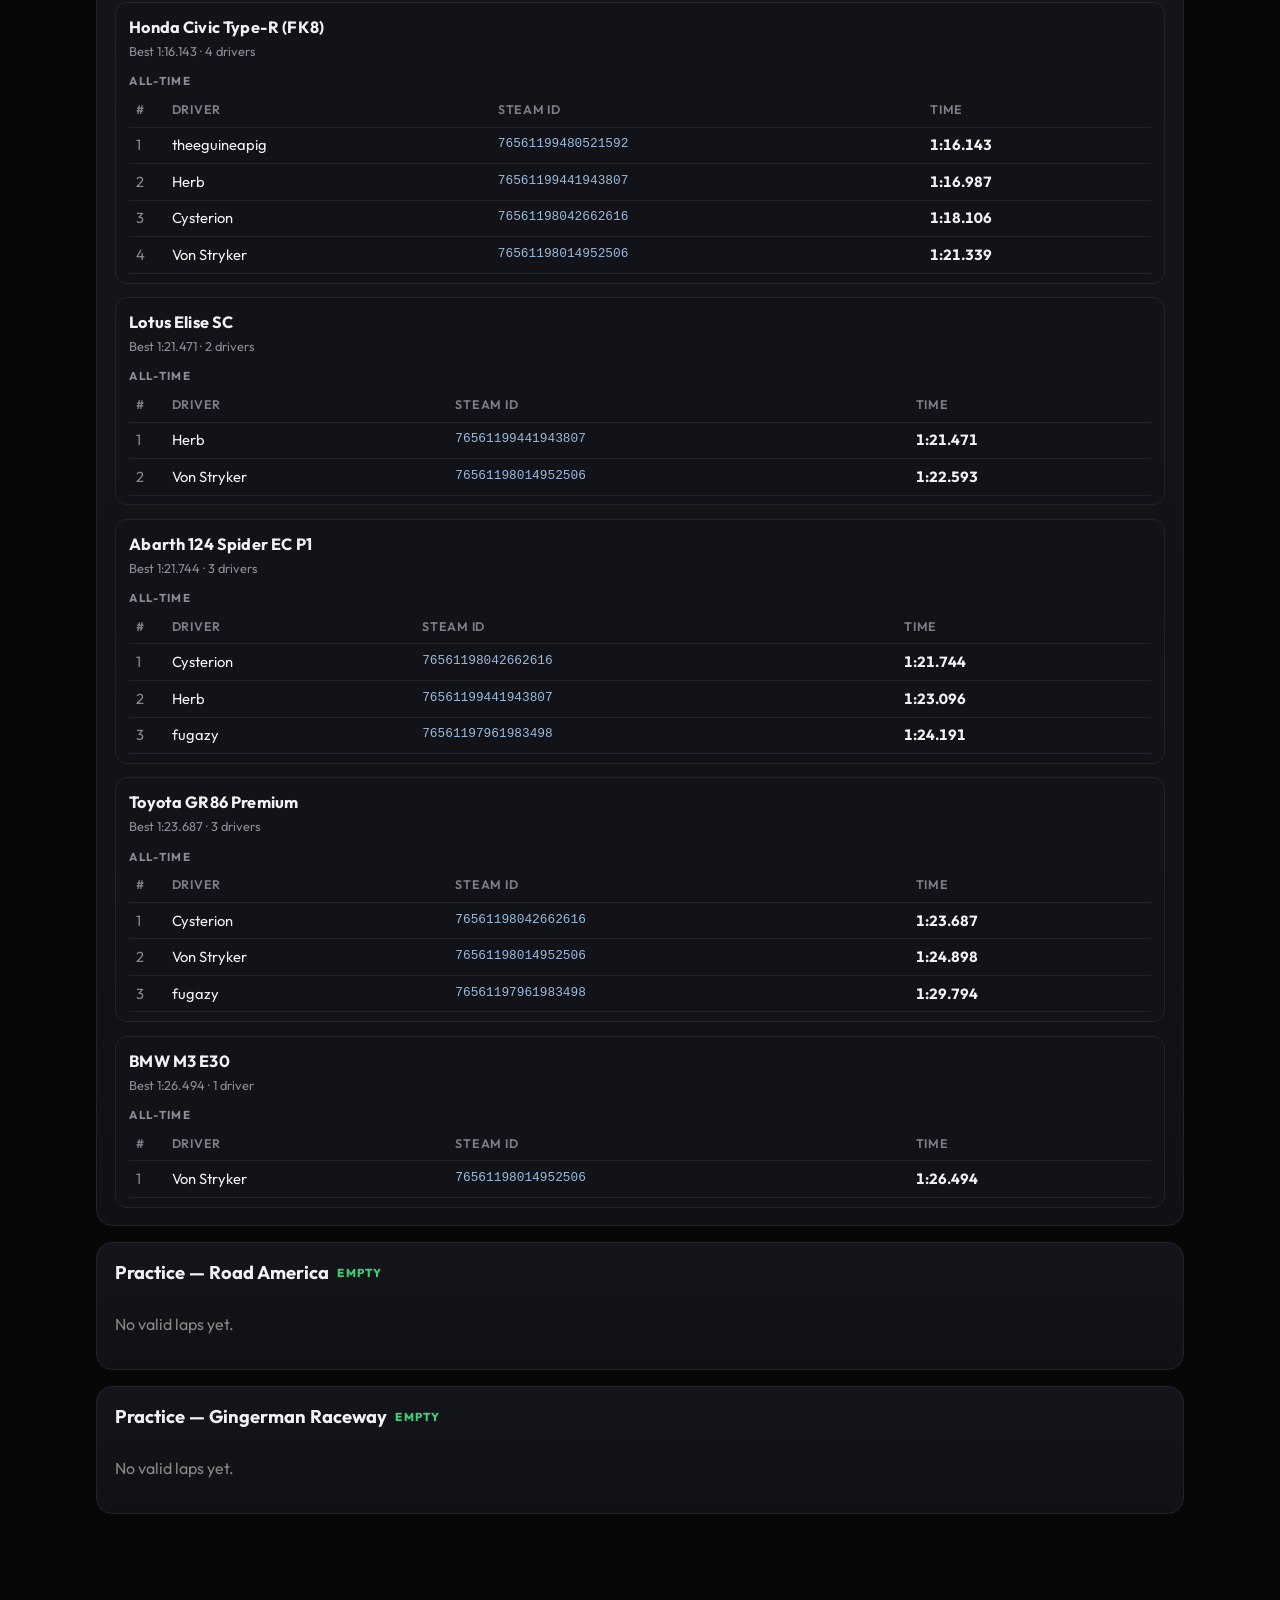
==== commit d6affb8b: "Intake copy on index.html" ====
--- a/index.html
+++ b/index.html
@@ -1,138 +1,138 @@
-<!DOCTYPE html>
-<html lang="en" data-events="https://ntfy.sh/ac-imkarrer-ac-practice-status/sse">
-<head>
-  <meta charset="utf-8">
-  <meta name="viewport" content="width=device-width, initial-scale=1">
-  <title>FUGAZY SIM RACING — Practice</title>
-  <link rel="icon" type="image/png" href="favicon.png?v=1">
-  <link rel="apple-touch-icon" href="favicon.png?v=1">
-  <meta property="og:image" content="https://imkarrer.github.io/ac-practice/favicon.png">
-  <link rel="preconnect" href="https://fonts.googleapis.com">
-  <link rel="preconnect" href="https://fonts.gstatic.com" crossorigin>
-  <link href="https://fonts.googleapis.com/css2?family=Bebas+Neue&family=Outfit:wght@400;600;700&display=swap" rel="stylesheet">
-  <link rel="stylesheet" href="style.css?v=7">
-</head>
-<body>
-  <div class="wrap">
-    <header>
-      <nav class="site-nav" aria-label="Site">
-        <a class="nav-link on" href="index.html">Practice</a>
-        <a class="nav-link" href="series.html">Series</a>
-        <a class="nav-link ghost" href="https://discord.gg/Rh7vevrUYy">Discord</a>
-        <p class="health" id="health" data-state="checking" role="status" aria-live="polite">
-          <span class="health-dot" aria-hidden="true"></span>
-          <span class="health-label">Checking…</span>
-        </p>
-      </nav>
-      <div class="brand">
-        <span class="brand-mark" aria-hidden="true"></span>
-        <p class="eyebrow">Fugazy Sim Racing</p>
-      </div>
-      <h1>Practice</h1>
-      <p class="lede">Private Assetto Corsa sessions. Get approved on Discord, then jump a lobby. The light is the box — green is up, red is down. On a lobby card, green is empty and amber means someone’s already in.</p>
-    </header>
-
-    <aside class="health-banner" id="health-banner" hidden>
-      <strong id="health-title">Down for maintenance</strong>
-      <p id="health-message">Practice servers are offline.</p>
-    </aside>
-
-    <section class="card discord-step">
-      <div class="copy">
-        <p class="kicker">01 — Discord</p>
-        <h2>Join FUGAZY SIM RACING</h2>
-        <p class="hint">New here? Join Discord — that invite does not expire. Already in? How to get approved is pinned in <a href="https://discord.com/channels/1544532113615749210/1545234414265700374">#welcome</a>.</p>
-      </div>
-      <div class="discord-actions">
-        <a class="btn discord" href="https://discord.gg/Rh7vevrUYy">Join Discord</a>
-        <a class="btn ghost" href="https://discord.com/channels/1544532113615749210/1545234414265700374">Open #welcome</a>
-      </div>
-    </section>
-
-    <section class="grid">
-      <article class="card">
-        <p class="kicker">02 — Register</p>
-        <h2>Get approved</h2>
-        <ol class="howto" start="2">
-          <li>Steam → <strong>View my profile</strong> → right-click → <strong>Copy Page URL</strong>. <code>/id/</code> or <code>/profiles/</code> both work.</li>
-          <li>In Discord run <code>/steam-request</code> and paste that URL. Wait for an admin to Approve.</li>
-          <li>Want a reserved paint? <code>/livery-set</code> — an admin has to approve that too. A reserve holds a pit slot.</li>
-        </ol>
-        <p class="hint">Livery priority: <strong>local CVSCC members</strong>, then <strong>SSCLAC members</strong>, then everyone else.</p>
-        <div class="actions">
-          <a class="btn ghost" href="https://github.com/gro-ove/actools/releases/latest">Get Content Manager</a>
-        </div>
-      </article>
-
-      <article class="card">
-        <p class="kicker">03 — Drive</p>
-        <h2>Jump in</h2>
-        <p class="hint">Approved Steam IDs only. After join: Download missing content. Track zips are under Tracks below.</p>
-        <div class="join-grid">
-          <a class="join-card" data-lobby="blackhawk" href="https://acstuff.ru/s/q:race/online/join?ip=167.237.13.200&httpPort=8081">
-            <span class="join-name">Blackhawk</span>
-            <span class="join-status">…</span>
-          </a>
-          <a class="join-card" data-lobby="road-america" href="https://acstuff.ru/s/q:race/online/join?ip=167.237.13.200&httpPort=8082">
-            <span class="join-name">Road America</span>
-            <span class="join-status">…</span>
-          </a>
-          <a class="join-card" data-lobby="gingerman" href="https://acstuff.ru/s/q:race/online/join?ip=167.237.13.200&httpPort=8083">
-            <span class="join-name">Gingerman</span>
-            <span class="join-status">…</span>
-          </a>
-        </div>
-      </article>
-    </section>
-
-    <section class="card cars-step" id="tracks">
-      <div class="copy">
-        <p class="kicker">Tracks</p>
-        <h2>Install the circuits</h2>
-        <ul class="car-pills">
-            <li><a href="https://github.com/imkarrer/ac-practice/releases/download/content/slipangle_ggt.zip">Blackhawk</a></li>
-            <li><a href="https://github.com/imkarrer/ac-practice/releases/download/content/lilski_road_america.zip">Road America</a></li>
-            <li><a href="https://github.com/imkarrer/ac-practice/releases/download/content/gingerman_raceway.zip">Gingerman</a></li>
-        </ul>
-        <p class="hint">Free packs we host. Drop a zip on Content Manager, or join a lobby and <strong>Download missing content</strong>.</p>
-      </div>
-    </section>
-
-    <section class="card cars-step">
-      <div class="copy">
-        <p class="kicker">Garage</p>
-        <h2>Cars on practice</h2>
-        <ul class="car-pills">
-            <li><a href="https://github.com/imkarrer/ac-practice/releases/download/content/abarth_124_2016.zip">Abarth 124 Spider EC P1</a></li>
-            <li><a href="https://github.com/imkarrer/ac-practice/releases/download/content/tbb_toyota_gr86_premium.zip">Toyota GR86 Premium</a></li>
-            <li><a href="https://github.com/imkarrer/ac-practice/releases/download/content/pc_civic.zip">Honda Civic Type-R (FK8)</a></li>
-            <li><a href="https://github.com/imkarrer/ac-practice/releases/download/content/some1_honda_nsx_1997_s1.zip">Honda NSX NA2 S1 (1997)</a></li>
-            <li>Mazda Miata NA</li>
-            <li>Lotus Elise SC</li>
-            <li>BMW M3 E30</li>
-        </ul>
-        <p class="hint">124, GR86, Civic, and NSX zips are hosted — Join and <strong>Download missing content</strong>, or drop a zip on Content Manager. Miata, Elise, and E30 are in the base game. Want another? Post in <a href="https://discord.com/channels/1544532113615749210/1544893635353649294">#feature-requests</a>.</p>
-      </div>
-      <a class="btn ghost" href="https://discord.com/channels/1544532113615749210/1544893635353649294">Request a car</a>
-    </section>
-
-    <section>
-      <div class="boards-head">
-        <div>
-          <h2>Leaderboard</h2>
-          <p id="board-hint" class="boards-hint"></p>
-        </div>
-        <div class="boards-tools">
-          <div class="rank-toggle" role="group" aria-label="Ranking mode">
-            <button type="button" data-rank="all">All cars</button>
-            <button type="button" data-rank="car">By car</button>
-          </div>
-          <p id="board-stamp" class="stamp"></p>
-        </div>
-      </div>
-      <div id="boards"><p class="muted">Loading times…</p></div>
-    </section>
-  </div>
-  <script src="app.js?v=6"></script>
-</body>
-</html>
+<!DOCTYPE html>
+<html lang="en" data-events="https://ntfy.sh/ac-imkarrer-ac-practice-status/sse">
+<head>
+  <meta charset="utf-8">
+  <meta name="viewport" content="width=device-width, initial-scale=1">
+  <title>FUGAZY SIM RACING — Practice</title>
+  <link rel="icon" type="image/png" href="favicon.png?v=1">
+  <link rel="apple-touch-icon" href="favicon.png?v=1">
+  <meta property="og:image" content="https://imkarrer.github.io/ac-practice/favicon.png">
+  <link rel="preconnect" href="https://fonts.googleapis.com">
+  <link rel="preconnect" href="https://fonts.gstatic.com" crossorigin>
+  <link href="https://fonts.googleapis.com/css2?family=Bebas+Neue&family=Outfit:wght@400;600;700&display=swap" rel="stylesheet">
+  <link rel="stylesheet" href="style.css?v=8">
+</head>
+<body>
+  <div class="wrap">
+    <header>
+      <nav class="site-nav" aria-label="Site">
+        <a class="nav-link on" href="index.html">Practice</a>
+        <a class="nav-link" href="series.html">Series</a>
+        <a class="nav-link ghost" href="https://discord.gg/Rh7vevrUYy">Discord</a>
+        <p class="health" id="health" data-state="checking" role="status" aria-live="polite">
+          <span class="health-dot" aria-hidden="true"></span>
+          <span class="health-label">Checking…</span>
+        </p>
+      </nav>
+      <div class="brand">
+        <span class="brand-mark" aria-hidden="true"></span>
+        <p class="eyebrow">Fugazy Sim Racing</p>
+      </div>
+      <h1>Practice</h1>
+      <p class="lede">Private Assetto Corsa sessions. Get approved on Discord, then jump a lobby. The light is the box — green is up, red is down. On a lobby card, green is empty and amber means someone’s already in.</p>
+    </header>
+
+    <aside class="health-banner" id="health-banner" hidden>
+      <strong id="health-title">Down for maintenance</strong>
+      <p id="health-message">Practice servers are offline.</p>
+    </aside>
+
+    <section class="card discord-step">
+      <div class="copy">
+        <p class="kicker">01 — Discord</p>
+        <h2>Join FUGAZY SIM RACING</h2>
+        <p class="hint">New here? Join Discord — that invite does not expire. Already in? How to get approved is pinned in <a href="https://discord.com/channels/1544532113615749210/1545234414265700374">#welcome</a>.</p>
+      </div>
+      <div class="discord-actions">
+        <a class="btn discord" href="https://discord.gg/Rh7vevrUYy">Join Discord</a>
+        <a class="btn ghost" href="https://discord.com/channels/1544532113615749210/1545234414265700374">Open #welcome</a>
+      </div>
+    </section>
+
+    <section class="grid">
+      <article class="card">
+        <p class="kicker">02 — Register</p>
+        <h2>Get approved</h2>
+        <ol class="howto" start="2">
+          <li>Steam → <strong>View my profile</strong> → right-click → <strong>Copy Page URL</strong>. <code>/id/</code> or <code>/profiles/</code> both work.</li>
+          <li>In Discord run <code>/intake</code> — paste that URL and pick a race number 1–999. Wait for an admin to Approve.</li>
+          <li>Want a reserved paint? <code>/livery-set</code> — an admin has to approve that too. A reserve holds a pit slot.</li>
+        </ol>
+        <p class="hint">Livery priority: <strong>local CVSCC members</strong>, then <strong>SSCLAC members</strong>, then everyone else.</p>
+        <div class="actions">
+          <a class="btn ghost" href="https://github.com/gro-ove/actools/releases/latest">Get Content Manager</a>
+        </div>
+      </article>
+
+      <article class="card">
+        <p class="kicker">03 — Drive</p>
+        <h2>Jump in</h2>
+        <p class="hint">Approved Steam IDs only. After join: Download missing content. Track zips are under Tracks below.</p>
+        <div class="join-grid">
+          <a class="join-card" data-lobby="blackhawk" href="https://acstuff.ru/s/q:race/online/join?ip=167.237.13.200&httpPort=8081">
+            <span class="join-name">Blackhawk</span>
+            <span class="join-status">…</span>
+          </a>
+          <a class="join-card" data-lobby="road-america" href="https://acstuff.ru/s/q:race/online/join?ip=167.237.13.200&httpPort=8082">
+            <span class="join-name">Road America</span>
+            <span class="join-status">…</span>
+          </a>
+          <a class="join-card" data-lobby="gingerman" href="https://acstuff.ru/s/q:race/online/join?ip=167.237.13.200&httpPort=8083">
+            <span class="join-name">Gingerman</span>
+            <span class="join-status">…</span>
+          </a>
+        </div>
+      </article>
+    </section>
+
+    <section class="card cars-step" id="tracks">
+      <div class="copy">
+        <p class="kicker">Tracks</p>
+        <h2>Install the circuits</h2>
+        <ul class="car-pills">
+            <li><a href="https://github.com/imkarrer/ac-practice/releases/download/content/slipangle_ggt.zip">Blackhawk</a></li>
+            <li><a href="https://github.com/imkarrer/ac-practice/releases/download/content/lilski_road_america.zip">Road America</a></li>
+            <li><a href="https://github.com/imkarrer/ac-practice/releases/download/content/gingerman_raceway.zip">Gingerman</a></li>
+        </ul>
+        <p class="hint">Free packs we host. Drop a zip on Content Manager, or join a lobby and <strong>Download missing content</strong>.</p>
+      </div>
+    </section>
+
+    <section class="card cars-step">
+      <div class="copy">
+        <p class="kicker">Garage</p>
+        <h2>Cars on practice</h2>
+        <ul class="car-pills">
+            <li><a href="https://github.com/imkarrer/ac-practice/releases/download/content/abarth_124_2016.zip">Abarth 124 Spider EC P1</a></li>
+            <li><a href="https://github.com/imkarrer/ac-practice/releases/download/content/tbb_toyota_gr86_premium.zip">Toyota GR86 Premium</a></li>
+            <li><a href="https://github.com/imkarrer/ac-practice/releases/download/content/pc_civic.zip">Honda Civic Type-R (FK8)</a></li>
+            <li><a href="https://github.com/imkarrer/ac-practice/releases/download/content/some1_honda_nsx_1997_s1.zip">Honda NSX NA2 S1 (1997)</a></li>
+            <li>Mazda Miata NA</li>
+            <li>Lotus Elise SC</li>
+            <li>BMW M3 E30</li>
+        </ul>
+        <p class="hint">124, GR86, Civic, and NSX zips are hosted — Join and <strong>Download missing content</strong>, or drop a zip on Content Manager. Miata, Elise, and E30 are in the base game. Want another? Post in <a href="https://discord.com/channels/1544532113615749210/1544893635353649294">#feature-requests</a>.</p>
+      </div>
+      <a class="btn ghost" href="https://discord.com/channels/1544532113615749210/1544893635353649294">Request a car</a>
+    </section>
+
+    <section>
+      <div class="boards-head">
+        <div>
+          <h2>Leaderboard</h2>
+          <p id="board-hint" class="boards-hint"></p>
+        </div>
+        <div class="boards-tools">
+          <div class="rank-toggle" role="group" aria-label="Ranking mode">
+            <button type="button" data-rank="all">All cars</button>
+            <button type="button" data-rank="car">By car</button>
+          </div>
+          <p id="board-stamp" class="stamp"></p>
+        </div>
+      </div>
+      <div id="boards"><p class="muted">Loading times…</p></div>
+    </section>
+  </div>
+  <script src="app.js?v=6"></script>
+</body>
+</html>
--- a/style.css
+++ b/style.css
@@ -557,3 +557,147 @@
 table.laps a.steam:hover { text-decoration: underline; }
 
 p.muted { color: #888; }
+
+.series-page { width: min(76rem, calc(100% - 2rem)); }
+
+.series-page .section-title {
+  font-family: "Bebas Neue", Impact, sans-serif;
+  letter-spacing: 0.06em;
+  font-size: 2rem;
+  margin: 0 0 0.45rem;
+}
+
+.series-page .section-lede {
+  margin: 0 0 1.1rem;
+  color: var(--muted);
+  max-width: 42rem;
+}
+
+.stat-grid {
+  display: grid;
+  grid-template-columns: repeat(3, 1fr);
+  gap: 1rem;
+  margin: 0 0 1rem;
+}
+
+.stat-card {
+  background: linear-gradient(180deg, #16171c 0%, var(--card) 100%);
+  border: 1px solid var(--line);
+  border-radius: 16px;
+  padding: 1.1rem 1.2rem 1.2rem;
+}
+
+.stat-value {
+  font-family: "Bebas Neue", Impact, sans-serif;
+  font-size: 2.4rem;
+  letter-spacing: 0.04em;
+  line-height: 0.95;
+  margin: 0 0 0.4rem;
+}
+
+.stat-label {
+  margin: 0;
+  color: var(--muted);
+  font-size: 0.92rem;
+}
+
+.stat-label code {
+  color: #fff;
+  background: #1c1d24;
+  padding: 0.08rem 0.35rem;
+  border-radius: 4px;
+  font-size: 0.85em;
+}
+
+.note {
+  margin: 0 0 1.6rem;
+  padding: 1rem 1.15rem;
+  border-radius: 16px;
+  border: 1px solid #2b2c34;
+  background: #16171d;
+}
+
+.note.warn {
+  border-color: rgba(240, 180, 41, 0.35);
+  background: linear-gradient(180deg, #221c10 0%, #16171d 100%);
+}
+
+.note strong {
+  display: block;
+  margin: 0 0 0.3rem;
+}
+
+.note p { margin: 0; color: var(--muted); }
+
+.note code {
+  color: #fff;
+  background: #1c1d24;
+  padding: 0.08rem 0.35rem;
+  border-radius: 4px;
+}
+
+.flow {
+  list-style: none;
+  margin: 0 0 2rem;
+  padding: 0;
+  display: grid;
+  gap: 0.55rem;
+}
+
+.flow li {
+  display: grid;
+  grid-template-columns: 5.5rem 14rem 1fr;
+  gap: 0.8rem;
+  align-items: baseline;
+  background: linear-gradient(180deg, #16171c 0%, var(--card) 100%);
+  border: 1px solid var(--line);
+  border-radius: 12px;
+  padding: 0.85rem 1rem;
+}
+
+.flow li.flow-mark {
+  border-color: rgba(225, 29, 46, 0.45);
+  background: linear-gradient(180deg, #2a1216 0%, var(--card) 100%);
+}
+
+.flow-who {
+  font-size: 0.72rem;
+  font-weight: 800;
+  letter-spacing: 0.1em;
+  text-transform: uppercase;
+  color: var(--muted);
+}
+
+.flow li strong { font-size: 1.02rem; }
+
+.flow li code {
+  color: #fff;
+  background: #1c1d24;
+  padding: 0.08rem 0.35rem;
+  border-radius: 4px;
+  font-size: 0.88em;
+}
+
+ul.howto-plain {
+  margin: 0;
+  padding-left: 1.15rem;
+  color: #d4d5db;
+}
+
+ul.howto-plain li { margin: 0.4rem 0; }
+
+ul.howto-plain code {
+  color: #fff;
+  background: #1c1d24;
+  padding: 0.08rem 0.35rem;
+  border-radius: 4px;
+  font-size: 0.88em;
+}
+
+@media (max-width: 800px) {
+  .stat-grid { grid-template-columns: 1fr; }
+  .flow li {
+    grid-template-columns: 1fr;
+    gap: 0.2rem;
+  }
+}
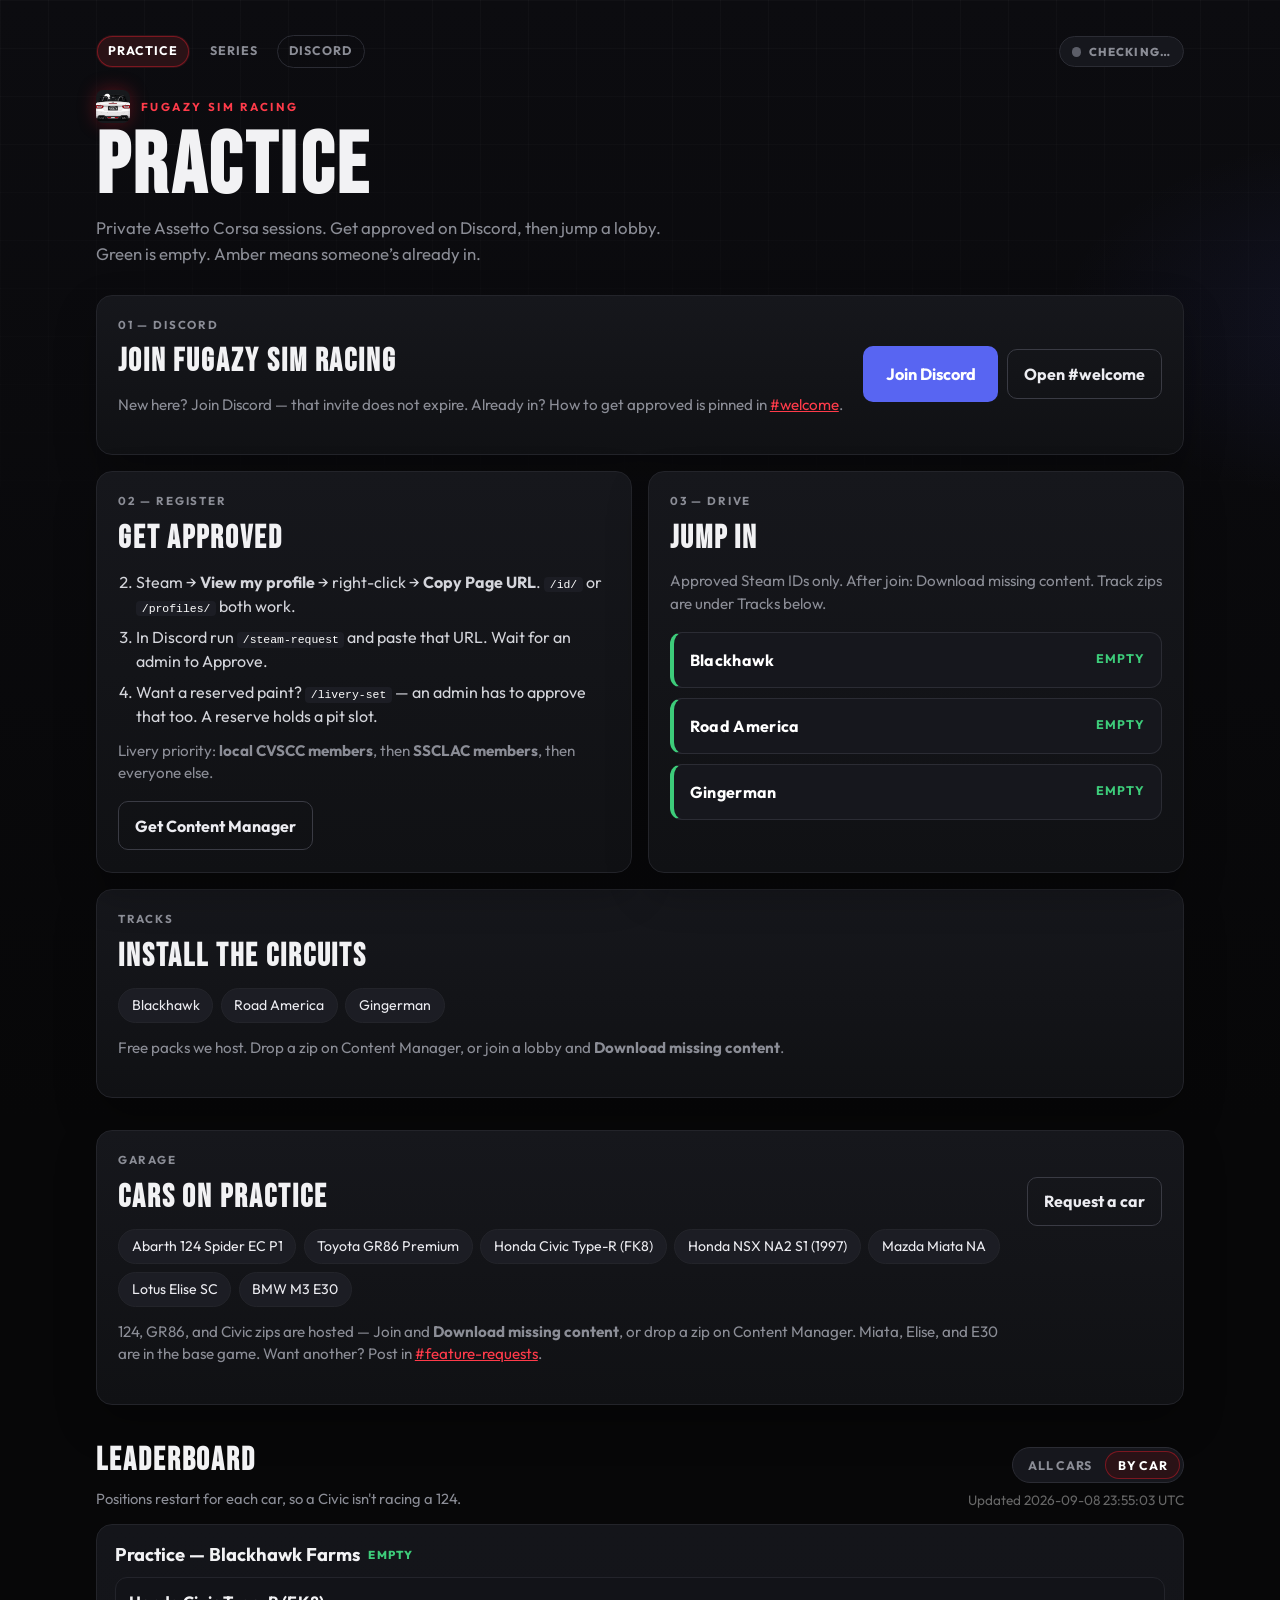
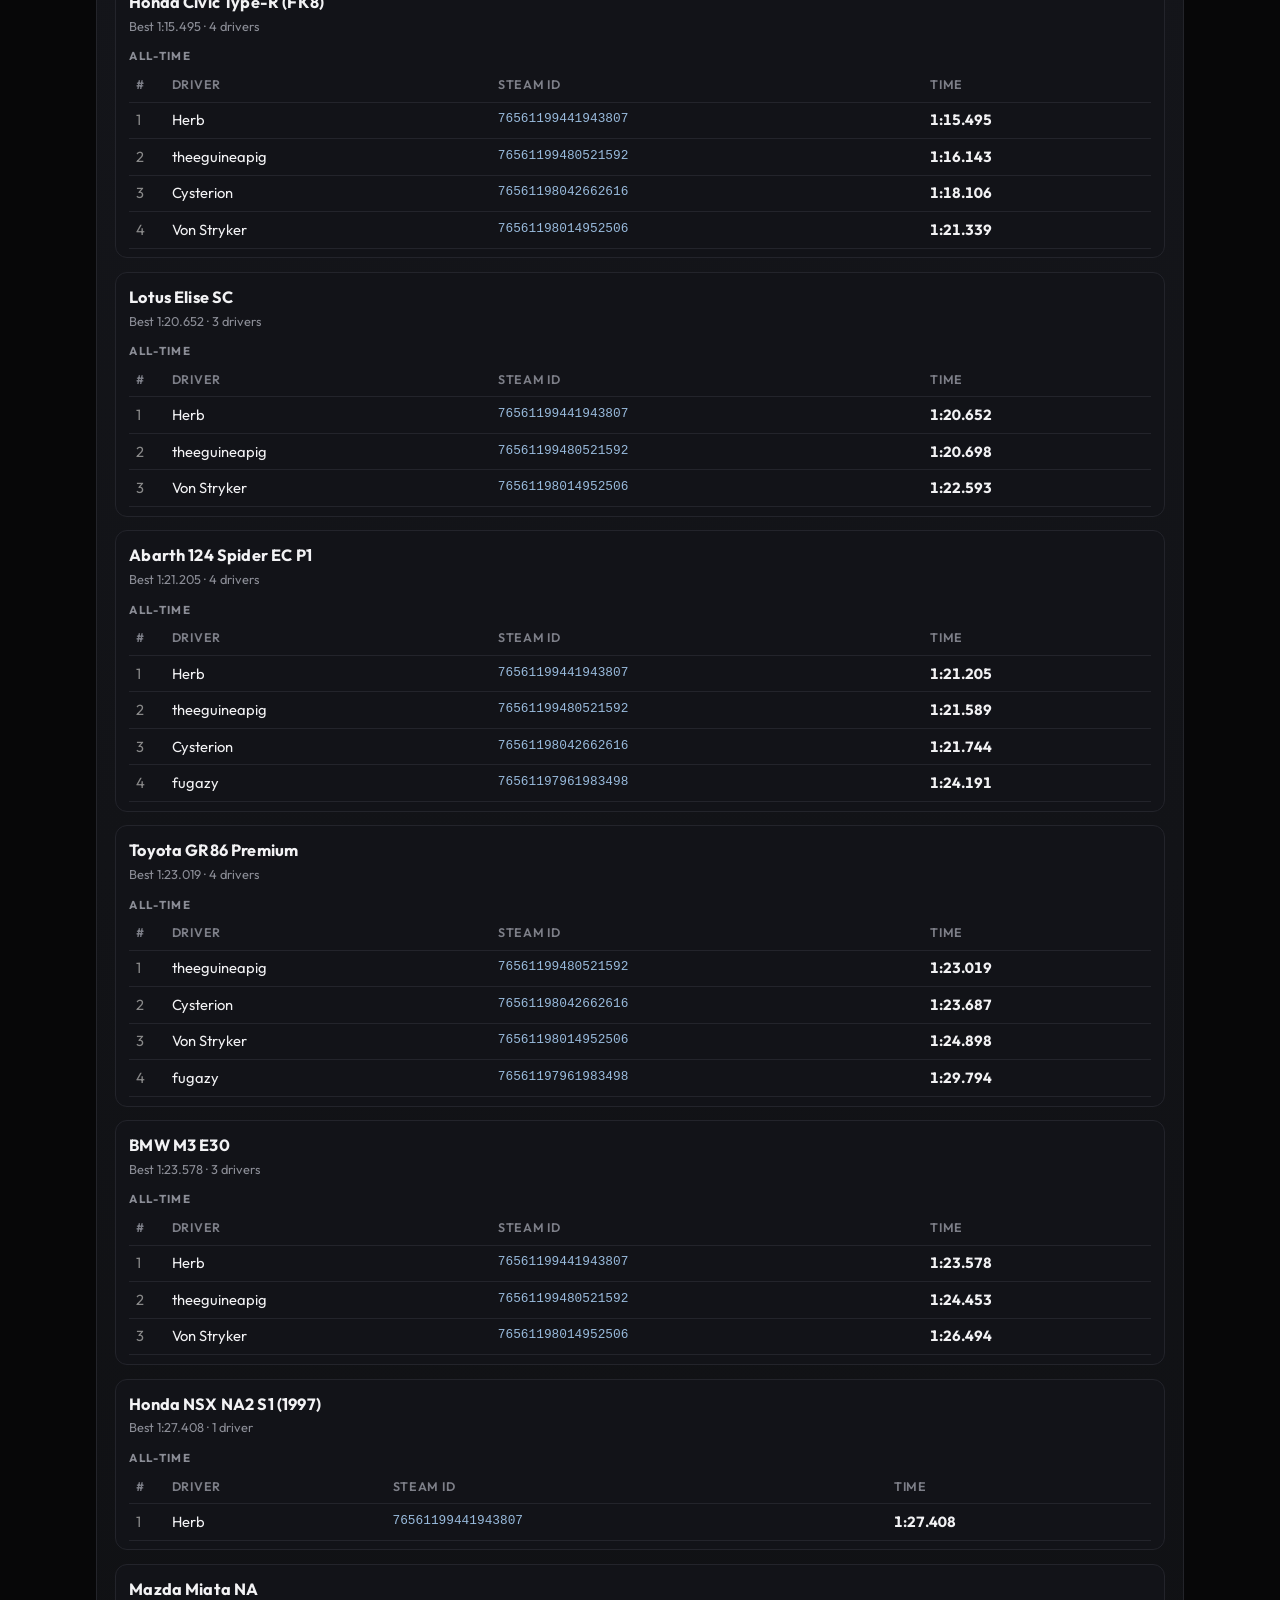
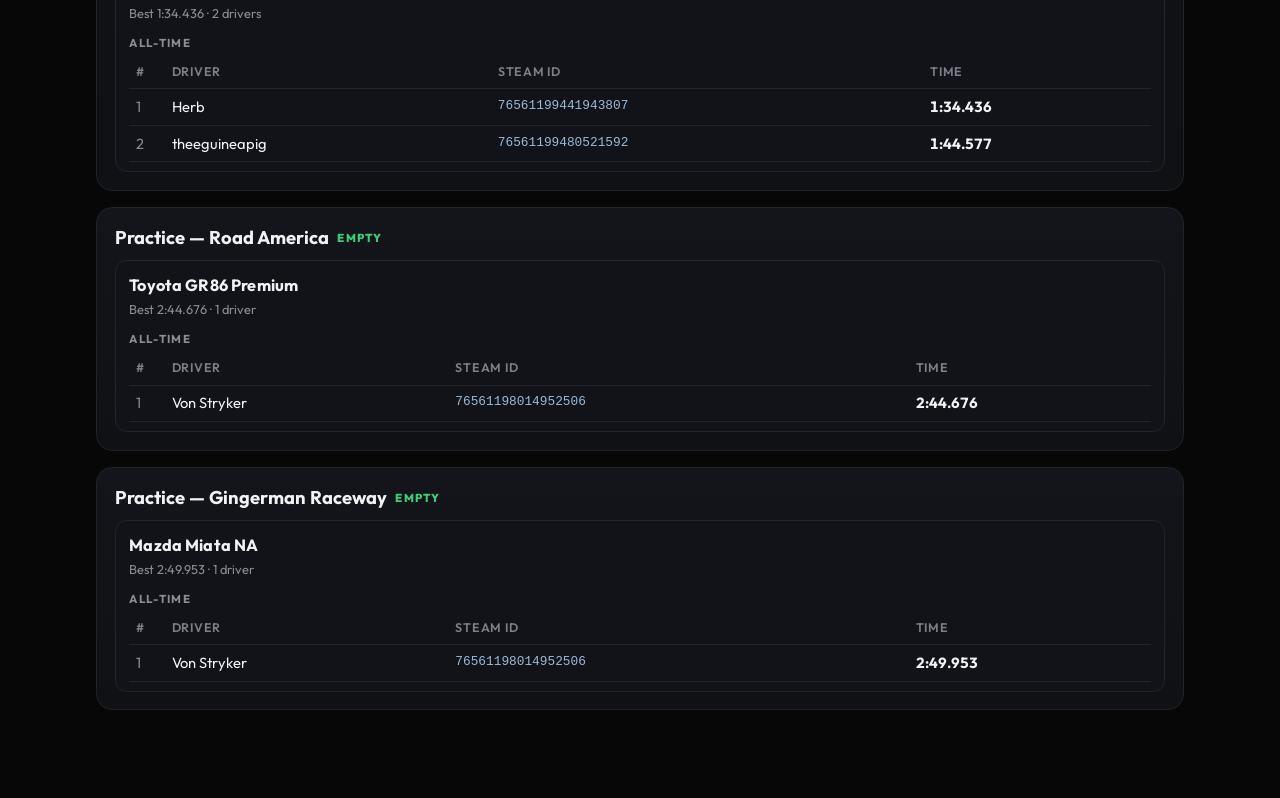
==== commit 435743c3: "Publish site from ac-host 340b4fb779f5" ====
--- a/index.html
+++ b/index.html
@@ -1,138 +1,138 @@
-<!DOCTYPE html>
-<html lang="en" data-events="https://ntfy.sh/ac-imkarrer-ac-practice-status/sse">
-<head>
-  <meta charset="utf-8">
-  <meta name="viewport" content="width=device-width, initial-scale=1">
-  <title>FUGAZY SIM RACING — Practice</title>
-  <link rel="icon" type="image/png" href="favicon.png?v=1">
-  <link rel="apple-touch-icon" href="favicon.png?v=1">
-  <meta property="og:image" content="https://imkarrer.github.io/ac-practice/favicon.png">
-  <link rel="preconnect" href="https://fonts.googleapis.com">
-  <link rel="preconnect" href="https://fonts.gstatic.com" crossorigin>
-  <link href="https://fonts.googleapis.com/css2?family=Bebas+Neue&family=Outfit:wght@400;600;700&display=swap" rel="stylesheet">
-  <link rel="stylesheet" href="style.css?v=8">
-</head>
-<body>
-  <div class="wrap">
-    <header>
-      <nav class="site-nav" aria-label="Site">
-        <a class="nav-link on" href="index.html">Practice</a>
-        <a class="nav-link" href="series.html">Series</a>
-        <a class="nav-link ghost" href="https://discord.gg/Rh7vevrUYy">Discord</a>
-        <p class="health" id="health" data-state="checking" role="status" aria-live="polite">
-          <span class="health-dot" aria-hidden="true"></span>
-          <span class="health-label">Checking…</span>
-        </p>
-      </nav>
-      <div class="brand">
-        <span class="brand-mark" aria-hidden="true"></span>
-        <p class="eyebrow">Fugazy Sim Racing</p>
-      </div>
-      <h1>Practice</h1>
-      <p class="lede">Private Assetto Corsa sessions. Get approved on Discord, then jump a lobby. The light is the box — green is up, red is down. On a lobby card, green is empty and amber means someone’s already in.</p>
-    </header>
-
-    <aside class="health-banner" id="health-banner" hidden>
-      <strong id="health-title">Down for maintenance</strong>
-      <p id="health-message">Practice servers are offline.</p>
-    </aside>
-
-    <section class="card discord-step">
-      <div class="copy">
-        <p class="kicker">01 — Discord</p>
-        <h2>Join FUGAZY SIM RACING</h2>
-        <p class="hint">New here? Join Discord — that invite does not expire. Already in? How to get approved is pinned in <a href="https://discord.com/channels/1544532113615749210/1545234414265700374">#welcome</a>.</p>
-      </div>
-      <div class="discord-actions">
-        <a class="btn discord" href="https://discord.gg/Rh7vevrUYy">Join Discord</a>
-        <a class="btn ghost" href="https://discord.com/channels/1544532113615749210/1545234414265700374">Open #welcome</a>
-      </div>
-    </section>
-
-    <section class="grid">
-      <article class="card">
-        <p class="kicker">02 — Register</p>
-        <h2>Get approved</h2>
-        <ol class="howto" start="2">
-          <li>Steam → <strong>View my profile</strong> → right-click → <strong>Copy Page URL</strong>. <code>/id/</code> or <code>/profiles/</code> both work.</li>
-          <li>In Discord run <code>/intake</code> — paste that URL and pick a race number 1–999. Wait for an admin to Approve.</li>
-          <li>Want a reserved paint? <code>/livery-set</code> — an admin has to approve that too. A reserve holds a pit slot.</li>
-        </ol>
-        <p class="hint">Livery priority: <strong>local CVSCC members</strong>, then <strong>SSCLAC members</strong>, then everyone else.</p>
-        <div class="actions">
-          <a class="btn ghost" href="https://github.com/gro-ove/actools/releases/latest">Get Content Manager</a>
-        </div>
-      </article>
-
-      <article class="card">
-        <p class="kicker">03 — Drive</p>
-        <h2>Jump in</h2>
-        <p class="hint">Approved Steam IDs only. After join: Download missing content. Track zips are under Tracks below.</p>
-        <div class="join-grid">
-          <a class="join-card" data-lobby="blackhawk" href="https://acstuff.ru/s/q:race/online/join?ip=167.237.13.200&httpPort=8081">
-            <span class="join-name">Blackhawk</span>
-            <span class="join-status">…</span>
-          </a>
-          <a class="join-card" data-lobby="road-america" href="https://acstuff.ru/s/q:race/online/join?ip=167.237.13.200&httpPort=8082">
-            <span class="join-name">Road America</span>
-            <span class="join-status">…</span>
-          </a>
-          <a class="join-card" data-lobby="gingerman" href="https://acstuff.ru/s/q:race/online/join?ip=167.237.13.200&httpPort=8083">
-            <span class="join-name">Gingerman</span>
-            <span class="join-status">…</span>
-          </a>
-        </div>
-      </article>
-    </section>
-
-    <section class="card cars-step" id="tracks">
-      <div class="copy">
-        <p class="kicker">Tracks</p>
-        <h2>Install the circuits</h2>
-        <ul class="car-pills">
-            <li><a href="https://github.com/imkarrer/ac-practice/releases/download/content/slipangle_ggt.zip">Blackhawk</a></li>
-            <li><a href="https://github.com/imkarrer/ac-practice/releases/download/content/lilski_road_america.zip">Road America</a></li>
-            <li><a href="https://github.com/imkarrer/ac-practice/releases/download/content/gingerman_raceway.zip">Gingerman</a></li>
-        </ul>
-        <p class="hint">Free packs we host. Drop a zip on Content Manager, or join a lobby and <strong>Download missing content</strong>.</p>
-      </div>
-    </section>
-
-    <section class="card cars-step">
-      <div class="copy">
-        <p class="kicker">Garage</p>
-        <h2>Cars on practice</h2>
-        <ul class="car-pills">
-            <li><a href="https://github.com/imkarrer/ac-practice/releases/download/content/abarth_124_2016.zip">Abarth 124 Spider EC P1</a></li>
-            <li><a href="https://github.com/imkarrer/ac-practice/releases/download/content/tbb_toyota_gr86_premium.zip">Toyota GR86 Premium</a></li>
-            <li><a href="https://github.com/imkarrer/ac-practice/releases/download/content/pc_civic.zip">Honda Civic Type-R (FK8)</a></li>
-            <li><a href="https://github.com/imkarrer/ac-practice/releases/download/content/some1_honda_nsx_1997_s1.zip">Honda NSX NA2 S1 (1997)</a></li>
-            <li>Mazda Miata NA</li>
-            <li>Lotus Elise SC</li>
-            <li>BMW M3 E30</li>
-        </ul>
-        <p class="hint">124, GR86, Civic, and NSX zips are hosted — Join and <strong>Download missing content</strong>, or drop a zip on Content Manager. Miata, Elise, and E30 are in the base game. Want another? Post in <a href="https://discord.com/channels/1544532113615749210/1544893635353649294">#feature-requests</a>.</p>
-      </div>
-      <a class="btn ghost" href="https://discord.com/channels/1544532113615749210/1544893635353649294">Request a car</a>
-    </section>
-
-    <section>
-      <div class="boards-head">
-        <div>
-          <h2>Leaderboard</h2>
-          <p id="board-hint" class="boards-hint"></p>
-        </div>
-        <div class="boards-tools">
-          <div class="rank-toggle" role="group" aria-label="Ranking mode">
-            <button type="button" data-rank="all">All cars</button>
-            <button type="button" data-rank="car">By car</button>
-          </div>
-          <p id="board-stamp" class="stamp"></p>
-        </div>
-      </div>
-      <div id="boards"><p class="muted">Loading times…</p></div>
-    </section>
-  </div>
-  <script src="app.js?v=6"></script>
-</body>
-</html>
+<!DOCTYPE html>
+<html lang="en" data-events="https://ntfy.sh/ac-imkarrer-ac-practice-status/sse">
+<head>
+  <meta charset="utf-8">
+  <meta name="viewport" content="width=device-width, initial-scale=1">
+  <title>FUGAZY SIM RACING — Practice</title>
+  <link rel="icon" type="image/png" href="favicon.png?v=1">
+  <link rel="apple-touch-icon" href="favicon.png?v=1">
+  <meta property="og:image" content="https://simracing.fugazy.dev/favicon.png">
+  <link rel="preconnect" href="https://fonts.googleapis.com">
+  <link rel="preconnect" href="https://fonts.gstatic.com" crossorigin>
+  <link href="https://fonts.googleapis.com/css2?family=Bebas+Neue&family=Outfit:wght@400;600;700&display=swap" rel="stylesheet">
+  <link rel="stylesheet" href="style.css?v=8">
+</head>
+<body>
+  <div class="wrap">
+    <header>
+      <nav class="site-nav" aria-label="Site">
+        <a class="nav-link on" href="index.html">Practice</a>
+        <a class="nav-link" href="series.html">Series</a>
+        <a class="nav-link ghost" href="https://discord.gg/Rh7vevrUYy">Discord</a>
+        <p class="health" id="health" data-state="checking" role="status" aria-live="polite">
+          <span class="health-dot" aria-hidden="true"></span>
+          <span class="health-label">Checking…</span>
+        </p>
+      </nav>
+      <div class="brand">
+        <span class="brand-mark" aria-hidden="true"></span>
+        <p class="eyebrow">Fugazy Sim Racing</p>
+      </div>
+      <h1>Practice</h1>
+      <p class="lede">Private Assetto Corsa sessions. Get approved on Discord, then jump a lobby. Green is empty. Amber means someone’s already in.</p>
+    </header>
+
+    <aside class="health-banner" id="health-banner" hidden>
+      <strong id="health-title">Down for maintenance</strong>
+      <p id="health-message">Practice servers are offline.</p>
+    </aside>
+
+    <section class="card discord-step">
+      <div class="copy">
+        <p class="kicker">01 — Discord</p>
+        <h2>Join FUGAZY SIM RACING</h2>
+        <p class="hint">New here? Join Discord — that invite does not expire. Already in? How to get approved is pinned in <a href="https://discord.com/channels/1544532113615749210/1545234414265700374">#welcome</a>.</p>
+      </div>
+      <div class="discord-actions">
+        <a class="btn discord" href="https://discord.gg/Rh7vevrUYy">Join Discord</a>
+        <a class="btn ghost" href="https://discord.com/channels/1544532113615749210/1545234414265700374">Open #welcome</a>
+      </div>
+    </section>
+
+    <section class="grid">
+      <article class="card">
+        <p class="kicker">02 — Register</p>
+        <h2>Get approved</h2>
+        <ol class="howto" start="2">
+          <li>Steam → <strong>View my profile</strong> → right-click → <strong>Copy Page URL</strong>. <code>/id/</code> or <code>/profiles/</code> both work.</li>
+          <li>In Discord run <code>/steam-request</code> and paste that URL. Wait for an admin to Approve.</li>
+          <li>Want a reserved paint? <code>/livery-set</code> — an admin has to approve that too. A reserve holds a pit slot.</li>
+        </ol>
+        <p class="hint">Livery priority: <strong>local CVSCC members</strong>, then <strong>SSCLAC members</strong>, then everyone else.</p>
+        <div class="actions">
+          <a class="btn ghost" href="https://github.com/gro-ove/actools/releases/latest">Get Content Manager</a>
+        </div>
+      </article>
+
+      <article class="card">
+        <p class="kicker">03 — Drive</p>
+        <h2>Jump in</h2>
+        <p class="hint">Approved Steam IDs only. After join: Download missing content. Track zips are under Tracks below.</p>
+        <div class="join-grid">
+          <a class="join-card" data-lobby="blackhawk" href="https://acstuff.ru/s/q:race/online/join?ip=167.237.13.200&httpPort=8081">
+            <span class="join-name">Blackhawk</span>
+            <span class="join-status">…</span>
+          </a>
+          <a class="join-card" data-lobby="road-america" href="https://acstuff.ru/s/q:race/online/join?ip=167.237.13.200&httpPort=8082">
+            <span class="join-name">Road America</span>
+            <span class="join-status">…</span>
+          </a>
+          <a class="join-card" data-lobby="gingerman" href="https://acstuff.ru/s/q:race/online/join?ip=167.237.13.200&httpPort=8083">
+            <span class="join-name">Gingerman</span>
+            <span class="join-status">…</span>
+          </a>
+        </div>
+      </article>
+    </section>
+
+    <section class="card cars-step" id="tracks">
+      <div class="copy">
+        <p class="kicker">Tracks</p>
+        <h2>Install the circuits</h2>
+        <ul class="car-pills">
+            <li><a href="https://github.com/imkarrer/ac-practice/releases/download/content/slipangle_ggt.zip">Blackhawk</a></li>
+            <li><a href="https://github.com/imkarrer/ac-practice/releases/download/content/lilski_road_america.zip">Road America</a></li>
+            <li><a href="https://github.com/imkarrer/ac-practice/releases/download/content/gingerman_raceway.zip">Gingerman</a></li>
+        </ul>
+        <p class="hint">Free packs we host. Drop a zip on Content Manager, or join a lobby and <strong>Download missing content</strong>.</p>
+      </div>
+    </section>
+
+    <section class="card cars-step">
+      <div class="copy">
+        <p class="kicker">Garage</p>
+        <h2>Cars on practice</h2>
+        <ul class="car-pills">
+            <li><a href="https://github.com/imkarrer/ac-practice/releases/download/content/abarth_124_2016.zip">Abarth 124 Spider EC P1</a></li>
+            <li><a href="https://github.com/imkarrer/ac-practice/releases/download/content/tbb_toyota_gr86_premium.zip">Toyota GR86 Premium</a></li>
+            <li><a href="https://github.com/imkarrer/ac-practice/releases/download/content/pc_civic.zip">Honda Civic Type-R (FK8)</a></li>
+            <li><a href="https://github.com/imkarrer/ac-practice/releases/download/content/some1_honda_nsx_1997_s1.zip">Honda NSX NA2 S1 (1997)</a></li>
+            <li>Mazda Miata NA</li>
+            <li>Lotus Elise SC</li>
+            <li>BMW M3 E30</li>
+        </ul>
+        <p class="hint">124, GR86, and Civic zips are hosted — Join and <strong>Download missing content</strong>, or drop a zip on Content Manager. Miata, Elise, and E30 are in the base game. Want another? Post in <a href="https://discord.com/channels/1544532113615749210/1544893635353649294">#feature-requests</a>.</p>
+      </div>
+      <a class="btn ghost" href="https://discord.com/channels/1544532113615749210/1544893635353649294">Request a car</a>
+    </section>
+
+    <section>
+      <div class="boards-head">
+        <div>
+          <h2>Leaderboard</h2>
+          <p id="board-hint" class="boards-hint"></p>
+        </div>
+        <div class="boards-tools">
+          <div class="rank-toggle" role="group" aria-label="Ranking mode">
+            <button type="button" data-rank="all">All cars</button>
+            <button type="button" data-rank="car">By car</button>
+          </div>
+          <p id="board-stamp" class="stamp"></p>
+        </div>
+      </div>
+      <div id="boards"><p class="muted">Loading times…</p></div>
+    </section>
+  </div>
+  <script src="app.js?v=7"></script>
+</body>
+</html>
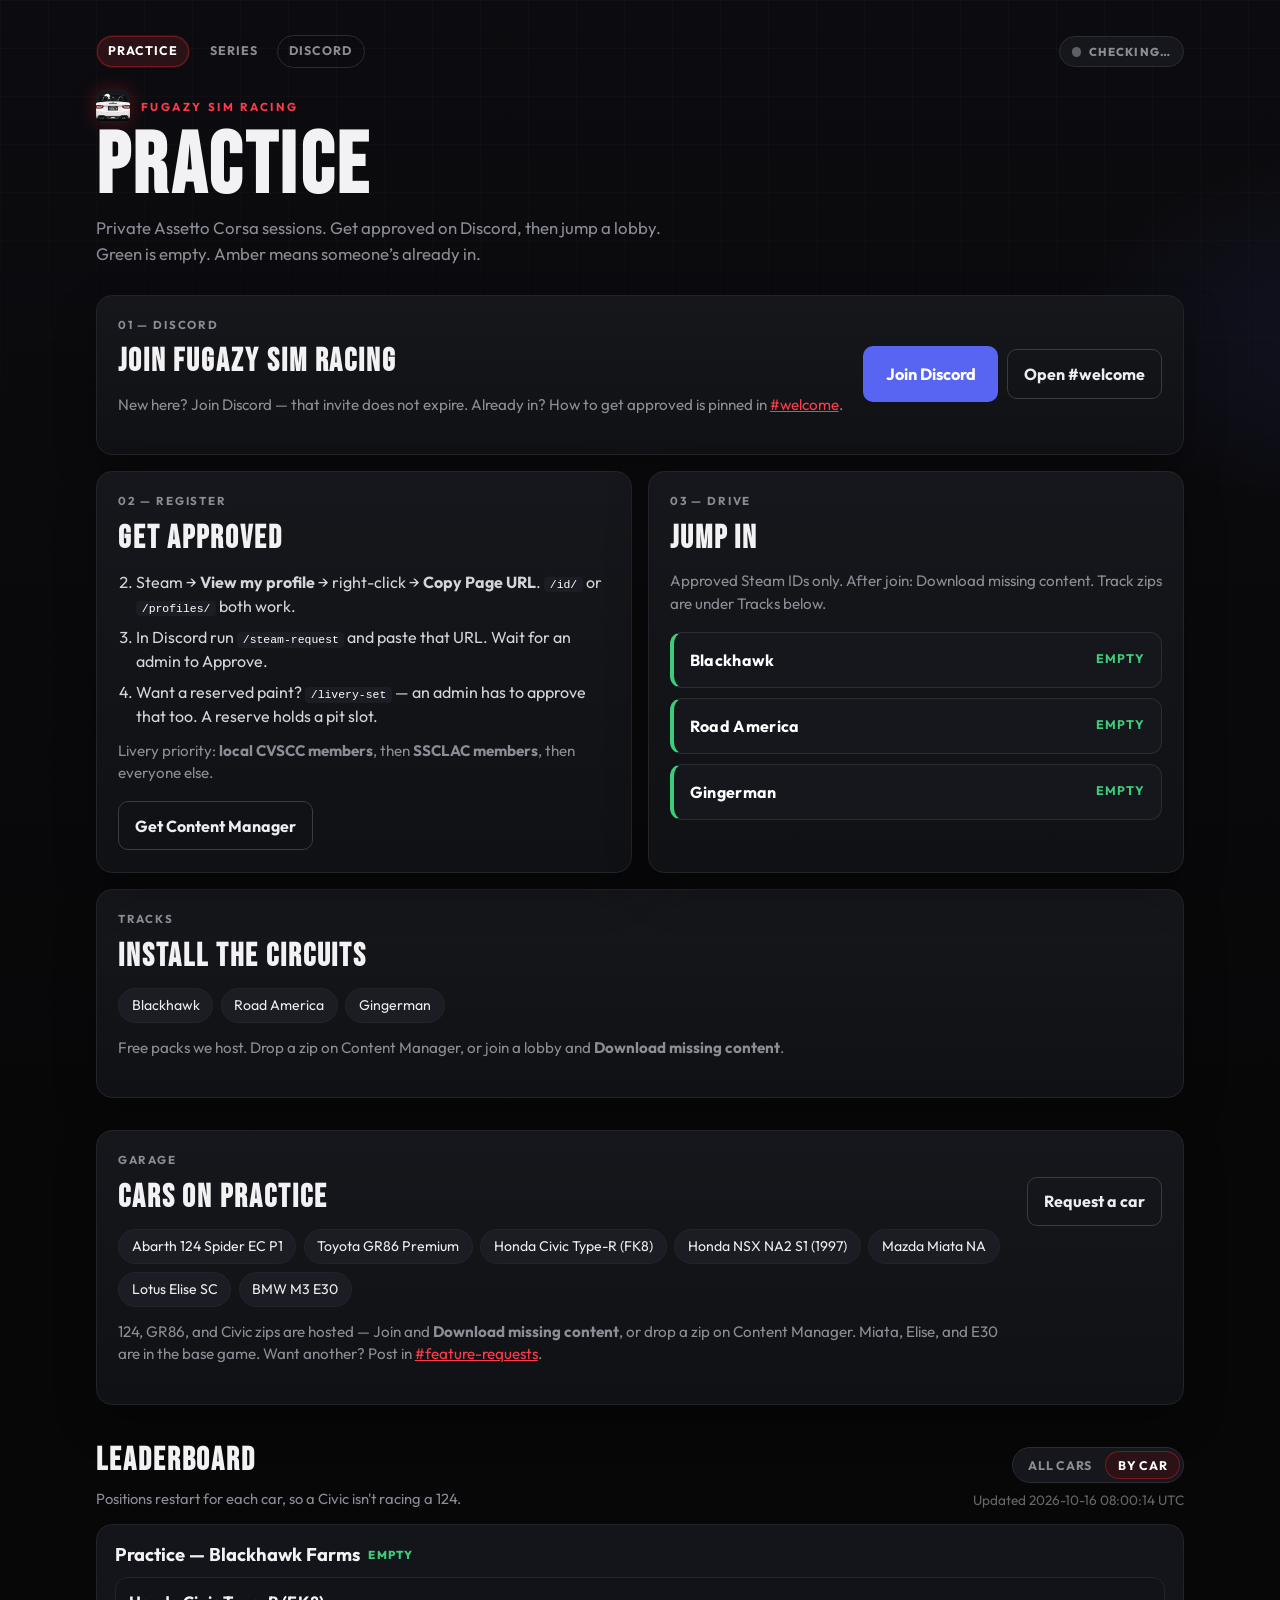
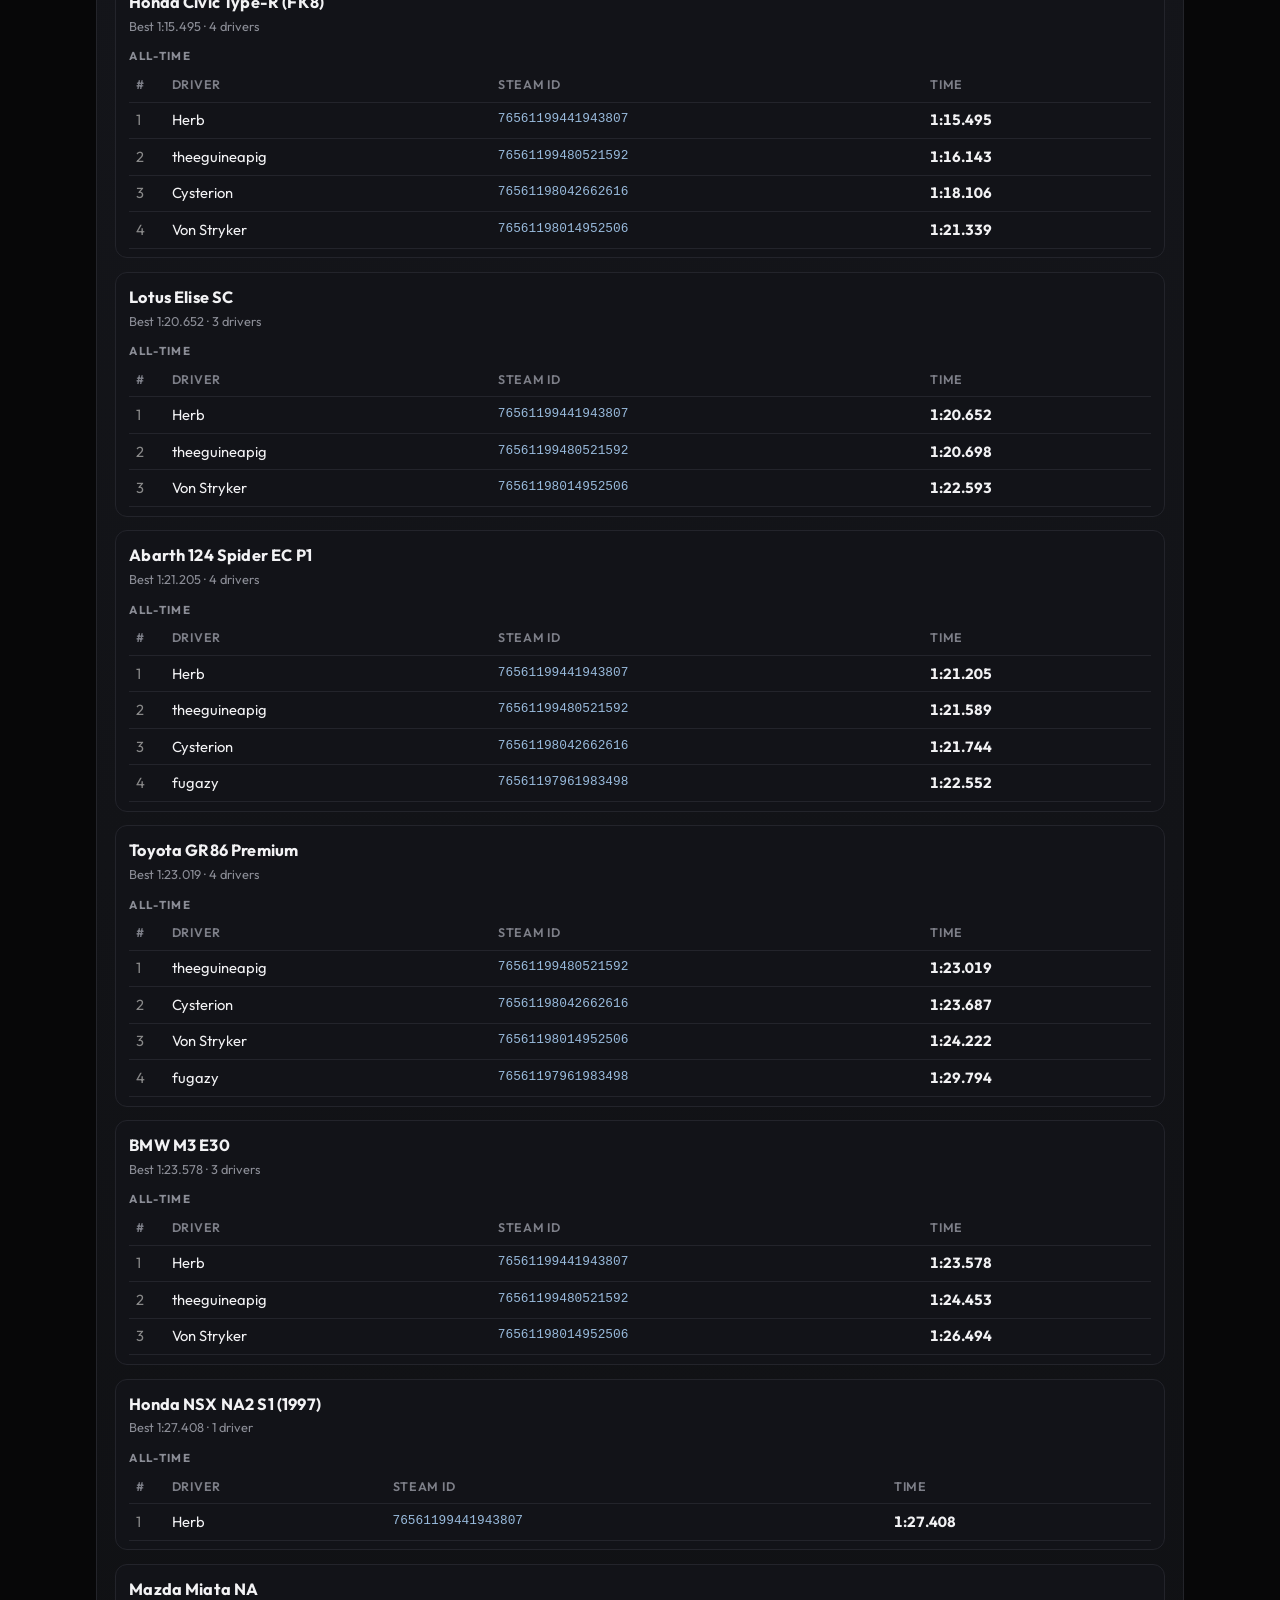
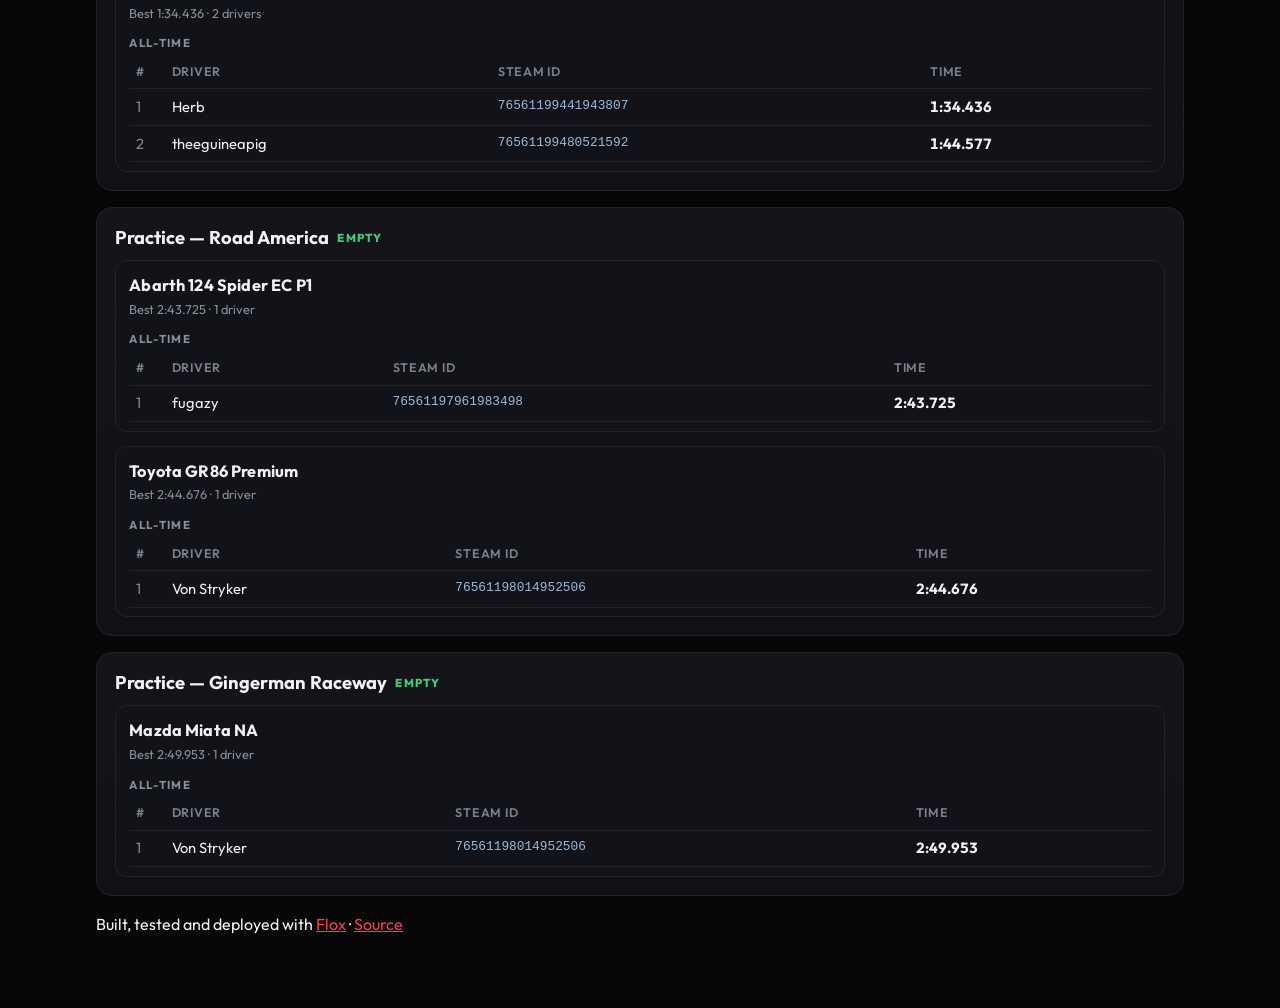
==== commit 8ae6c562: "Publish site from ac-host 690d9eaf5a6a" ====
--- a/index.html
+++ b/index.html
@@ -132,6 +132,10 @@
       </div>
       <div id="boards"><p class="muted">Loading times…</p></div>
     </section>
+    <footer class="site-foot">
+      Built, tested and deployed with <a href="https://flox.dev">Flox</a>
+      · <a href="https://github.com/imkarrer/ac-host">Source</a>
+    </footer>
   </div>
   <script src="app.js?v=7"></script>
 </body>
--- a/style.css
+++ b/style.css
@@ -1,703 +1,703 @@
-:root {
-  color-scheme: dark;
-  --bg: #070708;
-  --card: #101114;
-  --line: #23242a;
-  --text: #f2f2f4;
-  --muted: #8b8d96;
-  --red: #e11d2e;
-  --red-2: #ff3b4a;
-  --green: #3dcc7a;
-  --amber: #f0b429;
-  --blurple: #5865f2;
-}
-
-* { box-sizing: border-box; }
-
-html, body { margin: 0; min-height: 100%; }
-
-body {
-  font-family: Outfit, Segoe UI, system-ui, sans-serif;
-  background:
-    radial-gradient(900px 420px at 8% -10%, rgba(225, 29, 46, 0.22), transparent 55%),
-    radial-gradient(700px 380px at 110% 8%, rgba(88, 101, 242, 0.1), transparent 50%),
-    linear-gradient(180deg, #0c0c10 0%, var(--bg) 28%);
-  color: var(--text);
-  line-height: 1.5;
-}
-
-body::before {
-  content: "";
-  position: fixed;
-  inset: 0;
-  pointer-events: none;
-  background-image:
-    linear-gradient(rgba(255, 255, 255, 0.025) 1px, transparent 1px),
-    linear-gradient(90deg, rgba(255, 255, 255, 0.025) 1px, transparent 1px);
-  background-size: 48px 48px;
-  mask-image: linear-gradient(180deg, #000 0%, transparent 72%);
-}
-
-a { color: var(--red-2); }
-a:hover { color: #ff6b76; }
-
-.wrap {
-  width: min(68rem, calc(100% - 2rem));
-  margin: 0 auto;
-  padding: 2.2rem 0 4.5rem;
-  position: relative;
-}
-
-.site-nav {
-  display: flex;
-  flex-wrap: wrap;
-  align-items: center;
-  gap: 0.45rem;
-  margin: 0 0 1.35rem;
-}
-
-.nav-link {
-  display: inline-flex;
-  align-items: center;
-  text-decoration: none;
-  color: var(--muted);
-  font-size: 0.78rem;
-  font-weight: 700;
-  letter-spacing: 0.08em;
-  text-transform: uppercase;
-  padding: 0.38rem 0.7rem;
-  border-radius: 999px;
-  border: 1px solid transparent;
-}
-
-.nav-link:hover { color: #fff; }
-
-.nav-link.on {
-  color: #fff;
-  background: #2a1216;
-  box-shadow: inset 0 0 0 1px rgba(225, 29, 46, 0.45);
-}
-
-.nav-link.ghost { border-color: #2b2c34; }
-
-.health {
-  display: inline-flex;
-  align-items: center;
-  gap: 0.45rem;
-  margin: 0 0 0 auto;
-  padding: 0.38rem 0.75rem;
-  border-radius: 999px;
-  border: 1px solid #2b2c34;
-  background: #16171d;
-  color: var(--muted);
-  font-size: 0.72rem;
-  font-weight: 800;
-  letter-spacing: 0.1em;
-  text-transform: uppercase;
-}
-
-.health-dot {
-  width: 0.62rem;
-  height: 0.62rem;
-  border-radius: 50%;
-  background: #5c5e68;
-  box-shadow: 0 0 0 0 rgba(92, 94, 104, 0.35);
-}
-
-.health[data-state="up"] { color: var(--green); border-color: rgba(61, 204, 122, 0.35); }
-.health[data-state="up"] .health-dot {
-  background: var(--green);
-  box-shadow: 0 0 10px rgba(61, 204, 122, 0.55);
-  animation: health-pulse 1.7s ease-in-out infinite;
-}
-
-.health[data-state="down"] { color: var(--red-2); border-color: rgba(225, 29, 46, 0.45); }
-.health[data-state="down"] .health-dot {
-  background: var(--red);
-  box-shadow: 0 0 10px rgba(225, 29, 46, 0.55);
-}
-
-@keyframes health-pulse {
-  0%, 100% { transform: scale(1); opacity: 1; }
-  50% { transform: scale(0.82); opacity: 0.7; }
-}
-
-.health-banner {
-  margin: 0 0 1rem;
-  padding: 1rem 1.15rem;
-  border-radius: 16px;
-  border: 1px solid rgba(225, 29, 46, 0.45);
-  background: linear-gradient(180deg, #2a1216 0%, #1a0d10 100%);
-  box-shadow: 0 18px 40px rgba(0, 0, 0, 0.28);
-}
-
-.health-banner[hidden] { display: none; }
-
-.health-banner strong {
-  display: block;
-  font-family: "Bebas Neue", Impact, sans-serif;
-  letter-spacing: 0.06em;
-  font-size: 1.7rem;
-  font-weight: 400;
-  margin: 0 0 0.2rem;
-}
-
-.health-banner p {
-  margin: 0;
-  color: #f0c4c8;
-  font-size: 0.98rem;
-}
-
-.brand {
-  display: flex;
-  align-items: center;
-  gap: 0.7rem;
-  margin: 0 0 0.35rem;
-}
-
-.brand-mark {
-  width: 2.1rem;
-  height: 2.1rem;
-  flex: 0 0 auto;
-  border-radius: 0.45rem;
-  background: #111 url("favicon.png") center / cover no-repeat;
-  box-shadow: 0 0 18px rgba(225, 29, 46, 0.35);
-}
-
-.eyebrow {
-  margin: 0;
-  letter-spacing: 0.22em;
-  font-size: 0.72rem;
-  font-weight: 700;
-  color: var(--red-2);
-  text-transform: uppercase;
-}
-
-h1 {
-  font-family: "Bebas Neue", Impact, sans-serif;
-  font-size: clamp(3.2rem, 8vw, 5.4rem);
-  line-height: 0.9;
-  letter-spacing: 0.04em;
-  margin: 0 0 0.55rem;
-}
-
-.lede {
-  margin: 0 0 1.8rem;
-  color: var(--muted);
-  max-width: 36rem;
-  font-size: 1.05rem;
-}
-
-.discord-step {
-  display: flex;
-  align-items: center;
-  justify-content: space-between;
-  gap: 1.2rem;
-  margin-bottom: 1rem;
-}
-
-.discord-step .copy { min-width: 0; }
-
-.discord-actions {
-  display: flex;
-  flex-wrap: wrap;
-  gap: 0.55rem;
-  flex: 0 0 auto;
-  align-items: center;
-}
-
-.discord-step .discord-actions .btn.discord {
-  padding: 0.95rem 1.35rem;
-  font-size: 1.02rem;
-}
-
-@media (max-width: 700px) {
-  .discord-step {
-    flex-direction: column;
-    align-items: stretch;
-  }
-}
-
-.grid {
-  display: grid;
-  grid-template-columns: 1fr 1fr;
-  gap: 1rem;
-  margin-bottom: 1rem;
-}
-
-.cars-step {
-  display: flex;
-  align-items: flex-start;
-  justify-content: space-between;
-  gap: 1.2rem;
-  margin-bottom: 2rem;
-}
-
-.cars-step .copy { min-width: 0; flex: 1; }
-
-.cars-step .btn {
-  flex: 0 0 auto;
-  margin-top: 1.6rem;
-}
-
-.car-pills {
-  display: flex;
-  flex-wrap: wrap;
-  gap: 0.45rem;
-  list-style: none;
-  margin: 0 0 0.85rem;
-  padding: 0;
-}
-
-.car-pills li {
-  background: #1c1d24;
-  border: 1px solid var(--line);
-  border-radius: 999px;
-  padding: 0.38rem 0.8rem;
-  font-size: 0.88rem;
-  color: #ececf1;
-}
-
-.car-pills a {
-  color: inherit;
-  text-decoration: none;
-}
-
-.car-pills a:hover {
-  text-decoration: underline;
-}
-
-@media (max-width: 700px) {
-  .cars-step {
-    flex-direction: column;
-    align-items: stretch;
-  }
-  .cars-step .btn { margin-top: 0; }
-}
-
-@media (max-width: 800px) {
-  .grid { grid-template-columns: 1fr; }
-}
-
-.card {
-  background: linear-gradient(180deg, #16171c 0%, var(--card) 100%);
-  border: 1px solid var(--line);
-  border-radius: 16px;
-  padding: 1.25rem 1.3rem 1.35rem;
-  box-shadow: 0 18px 40px rgba(0, 0, 0, 0.28);
-}
-
-.kicker {
-  margin: 0 0 0.35rem;
-  color: var(--muted);
-  font-size: 0.72rem;
-  letter-spacing: 0.16em;
-  text-transform: uppercase;
-  font-weight: 700;
-}
-
-.card h2 {
-  font-family: "Bebas Neue", Impact, sans-serif;
-  letter-spacing: 0.06em;
-  font-size: 2rem;
-  margin: 0 0 0.45rem;
-}
-
-.card p.hint {
-  margin: 0 0 1rem;
-  color: var(--muted);
-  font-size: 0.95rem;
-}
-
-ol.howto {
-  margin: 0 0 0.7rem;
-  padding-left: 1.15rem;
-  color: #d4d5db;
-}
-
-ol.howto li { margin: 0.45rem 0; }
-ol.howto code {
-  font-size: 0.88em;
-  color: #fff;
-  background: #1c1d24;
-  padding: 0.08rem 0.35rem;
-  border-radius: 4px;
-}
-
-.actions {
-  display: flex;
-  flex-wrap: wrap;
-  gap: 0.55rem;
-}
-
-.btn {
-  display: inline-flex;
-  align-items: center;
-  justify-content: center;
-  text-decoration: none;
-  font-weight: 700;
-  border-radius: 10px;
-  padding: 0.72rem 1rem;
-  color: #fff;
-  border: 1px solid transparent;
-}
-
-.btn.discord {
-  background: var(--blurple);
-  color: #fff;
-}
-.btn.discord:hover { background: #6d78f5; color: #fff; }
-
-.btn.ghost {
-  background: transparent;
-  border-color: #3a3b44;
-  color: #ececf1;
-}
-.btn.ghost:hover { border-color: #6a6b76; color: #fff; }
-
-.join-grid {
-  display: grid;
-  gap: 0.6rem;
-}
-
-.join-card {
-  display: flex;
-  align-items: center;
-  justify-content: space-between;
-  gap: 0.8rem;
-  text-decoration: none;
-  color: #fff;
-  background: #16171d;
-  border: 1px solid #2b2c34;
-  border-left: 4px solid var(--green);
-  border-radius: 12px;
-  padding: 0.95rem 1rem;
-  transition: transform 0.15s ease, border-color 0.15s ease, background 0.15s ease;
-}
-
-.join-card:hover {
-  transform: translateY(-1px);
-  background: #1b1c23;
-  color: #fff;
-}
-
-.join-card.busy {
-  border-left-color: var(--amber);
-}
-
-.join-card.down {
-  border-left-color: var(--red);
-}
-
-.join-card.down:hover { transform: none; }
-
-.join-name {
-  font-weight: 700;
-  letter-spacing: 0.02em;
-}
-
-.join-status {
-  font-size: 0.78rem;
-  font-weight: 700;
-  letter-spacing: 0.08em;
-  text-transform: uppercase;
-  color: var(--green);
-}
-
-.join-card.busy .join-status { color: var(--amber); }
-.join-card.down .join-status { color: var(--red-2); }
-
-.live.down { color: var(--red-2); }
-
-.boards-head {
-  display: flex;
-  align-items: baseline;
-  justify-content: space-between;
-  gap: 1rem;
-  margin: 0.4rem 0 0.85rem;
-}
-
-.boards-head h2 {
-  font-family: "Bebas Neue", Impact, sans-serif;
-  letter-spacing: 0.06em;
-  font-size: 2rem;
-  margin: 0;
-}
-
-.boards-hint {
-  margin: 0.2rem 0 0;
-  color: var(--muted);
-  font-size: 0.92rem;
-}
-
-.boards-tools {
-  display: flex;
-  flex-direction: column;
-  align-items: flex-end;
-  gap: 0.4rem;
-}
-
-.rank-toggle {
-  display: inline-flex;
-  padding: 0.18rem;
-  background: #16171d;
-  border: 1px solid #2b2c34;
-  border-radius: 999px;
-}
-
-.rank-toggle button {
-  appearance: none;
-  border: 0;
-  background: transparent;
-  color: var(--muted);
-  font: 700 0.78rem Outfit, Segoe UI, system-ui, sans-serif;
-  letter-spacing: 0.06em;
-  text-transform: uppercase;
-  padding: 0.42rem 0.8rem;
-  border-radius: 999px;
-  cursor: pointer;
-}
-
-.rank-toggle button.on {
-  background: #2a1216;
-  color: #fff;
-  box-shadow: inset 0 0 0 1px rgba(225, 29, 46, 0.45);
-}
-
-.rank-toggle button:hover { color: #fff; }
-
-.mixed-boards { padding-bottom: 0.55rem; }
-
-.stamp { color: #666; font-size: 0.85rem; margin: 0; }
-
-@media (max-width: 700px) {
-  .boards-head { flex-direction: column; align-items: stretch; }
-  .boards-tools { align-items: flex-start; }
-}
-
-.board {
-  background: linear-gradient(180deg, #14151a 0%, #101114 100%);
-  border: 1px solid var(--line);
-  border-radius: 16px;
-  padding: 1rem 1.1rem 0.4rem;
-  margin: 0 0 1rem;
-  overflow-x: auto;
-}
-
-.board h2 {
-  font-size: 1.15rem;
-  margin: 0 0 0.55rem;
-  display: flex;
-  align-items: center;
-  gap: 0.55rem;
-}
-
-.board h3.car-name {
-  margin: 0;
-  font-size: 1.02rem;
-  letter-spacing: 0.01em;
-  text-transform: none;
-  color: var(--text);
-}
-
-.board h4 {
-  margin: 0.7rem 0 0.3rem;
-  font-size: 0.72rem;
-  letter-spacing: 0.12em;
-  text-transform: uppercase;
-  color: var(--muted);
-}
-
-.car-boards {
-  display: grid;
-  gap: 0.85rem;
-  padding-bottom: 0.7rem;
-}
-
-.car-group {
-  background: #121318;
-  border: 1px solid #23242b;
-  border-radius: 12px;
-  padding: 0.75rem 0.85rem 0.55rem;
-}
-
-.car-meta {
-  margin: 0.15rem 0 0.15rem;
-  color: var(--muted);
-  font-size: 0.8rem;
-}
-
-.live {
-  font-size: 0.72rem;
-  font-weight: 800;
-  letter-spacing: 0.1em;
-  text-transform: uppercase;
-}
-.live.empty { color: var(--green); }
-.live.busy { color: var(--amber); }
-
-table.laps {
-  width: 100%;
-  border-collapse: collapse;
-  font-size: 0.92rem;
-}
-
-table.laps th, table.laps td {
-  text-align: left;
-  padding: 0.42rem 0.45rem;
-  border-bottom: 1px solid #23242b;
-  vertical-align: top;
-}
-
-table.laps th { color: #7d7f88; font-weight: 600; font-size: 0.78rem; letter-spacing: 0.06em; text-transform: uppercase; }
-table.laps td.pos { color: #888; width: 2.2rem; }
-table.laps td.time { font-variant-numeric: tabular-nums; font-weight: 700; white-space: nowrap; }
-table.laps td.guid { font-family: ui-monospace, Consolas, monospace; font-size: 0.8rem; }
-table.laps a.steam { color: #9bd; text-decoration: none; }
-table.laps a.steam:hover { text-decoration: underline; }
-
-p.muted { color: #888; }
-
-.series-page { width: min(76rem, calc(100% - 2rem)); }
-
-.series-page .section-title {
-  font-family: "Bebas Neue", Impact, sans-serif;
-  letter-spacing: 0.06em;
-  font-size: 2rem;
-  margin: 0 0 0.45rem;
-}
-
-.series-page .section-lede {
-  margin: 0 0 1.1rem;
-  color: var(--muted);
-  max-width: 42rem;
-}
-
-.stat-grid {
-  display: grid;
-  grid-template-columns: repeat(3, 1fr);
-  gap: 1rem;
-  margin: 0 0 1rem;
-}
-
-.stat-card {
-  background: linear-gradient(180deg, #16171c 0%, var(--card) 100%);
-  border: 1px solid var(--line);
-  border-radius: 16px;
-  padding: 1.1rem 1.2rem 1.2rem;
-}
-
-.stat-value {
-  font-family: "Bebas Neue", Impact, sans-serif;
-  font-size: 2.4rem;
-  letter-spacing: 0.04em;
-  line-height: 0.95;
-  margin: 0 0 0.4rem;
-}
-
-.stat-label {
-  margin: 0;
-  color: var(--muted);
-  font-size: 0.92rem;
-}
-
-.stat-label code {
-  color: #fff;
-  background: #1c1d24;
-  padding: 0.08rem 0.35rem;
-  border-radius: 4px;
-  font-size: 0.85em;
-}
-
-.note {
-  margin: 0 0 1.6rem;
-  padding: 1rem 1.15rem;
-  border-radius: 16px;
-  border: 1px solid #2b2c34;
-  background: #16171d;
-}
-
-.note.warn {
-  border-color: rgba(240, 180, 41, 0.35);
-  background: linear-gradient(180deg, #221c10 0%, #16171d 100%);
-}
-
-.note strong {
-  display: block;
-  margin: 0 0 0.3rem;
-}
-
-.note p { margin: 0; color: var(--muted); }
-
-.note code {
-  color: #fff;
-  background: #1c1d24;
-  padding: 0.08rem 0.35rem;
-  border-radius: 4px;
-}
-
-.flow {
-  list-style: none;
-  margin: 0 0 2rem;
-  padding: 0;
-  display: grid;
-  gap: 0.55rem;
-}
-
-.flow li {
-  display: grid;
-  grid-template-columns: 5.5rem 14rem 1fr;
-  gap: 0.8rem;
-  align-items: baseline;
-  background: linear-gradient(180deg, #16171c 0%, var(--card) 100%);
-  border: 1px solid var(--line);
-  border-radius: 12px;
-  padding: 0.85rem 1rem;
-}
-
-.flow li.flow-mark {
-  border-color: rgba(225, 29, 46, 0.45);
-  background: linear-gradient(180deg, #2a1216 0%, var(--card) 100%);
-}
-
-.flow-who {
-  font-size: 0.72rem;
-  font-weight: 800;
-  letter-spacing: 0.1em;
-  text-transform: uppercase;
-  color: var(--muted);
-}
-
-.flow li strong { font-size: 1.02rem; }
-
-.flow li code {
-  color: #fff;
-  background: #1c1d24;
-  padding: 0.08rem 0.35rem;
-  border-radius: 4px;
-  font-size: 0.88em;
-}
-
-ul.howto-plain {
-  margin: 0;
-  padding-left: 1.15rem;
-  color: #d4d5db;
-}
-
-ul.howto-plain li { margin: 0.4rem 0; }
-
-ul.howto-plain code {
-  color: #fff;
-  background: #1c1d24;
-  padding: 0.08rem 0.35rem;
-  border-radius: 4px;
-  font-size: 0.88em;
-}
-
-@media (max-width: 800px) {
-  .stat-grid { grid-template-columns: 1fr; }
-  .flow li {
-    grid-template-columns: 1fr;
-    gap: 0.2rem;
-  }
-}
+:root {
+  color-scheme: dark;
+  --bg: #070708;
+  --card: #101114;
+  --line: #23242a;
+  --text: #f2f2f4;
+  --muted: #8b8d96;
+  --red: #e11d2e;
+  --red-2: #ff3b4a;
+  --green: #3dcc7a;
+  --amber: #f0b429;
+  --blurple: #5865f2;
+}
+
+* { box-sizing: border-box; }
+
+html, body { margin: 0; min-height: 100%; }
+
+body {
+  font-family: Outfit, Segoe UI, system-ui, sans-serif;
+  background:
+    radial-gradient(900px 420px at 8% -10%, rgba(225, 29, 46, 0.22), transparent 55%),
+    radial-gradient(700px 380px at 110% 8%, rgba(88, 101, 242, 0.1), transparent 50%),
+    linear-gradient(180deg, #0c0c10 0%, var(--bg) 28%);
+  color: var(--text);
+  line-height: 1.5;
+}
+
+body::before {
+  content: "";
+  position: fixed;
+  inset: 0;
+  pointer-events: none;
+  background-image:
+    linear-gradient(rgba(255, 255, 255, 0.025) 1px, transparent 1px),
+    linear-gradient(90deg, rgba(255, 255, 255, 0.025) 1px, transparent 1px);
+  background-size: 48px 48px;
+  mask-image: linear-gradient(180deg, #000 0%, transparent 72%);
+}
+
+a { color: var(--red-2); }
+a:hover { color: #ff6b76; }
+
+.wrap {
+  width: min(68rem, calc(100% - 2rem));
+  margin: 0 auto;
+  padding: 2.2rem 0 4.5rem;
+  position: relative;
+}
+
+.site-nav {
+  display: flex;
+  flex-wrap: wrap;
+  align-items: center;
+  gap: 0.45rem;
+  margin: 0 0 1.35rem;
+}
+
+.nav-link {
+  display: inline-flex;
+  align-items: center;
+  text-decoration: none;
+  color: var(--muted);
+  font-size: 0.78rem;
+  font-weight: 700;
+  letter-spacing: 0.08em;
+  text-transform: uppercase;
+  padding: 0.38rem 0.7rem;
+  border-radius: 999px;
+  border: 1px solid transparent;
+}
+
+.nav-link:hover { color: #fff; }
+
+.nav-link.on {
+  color: #fff;
+  background: #2a1216;
+  box-shadow: inset 0 0 0 1px rgba(225, 29, 46, 0.45);
+}
+
+.nav-link.ghost { border-color: #2b2c34; }
+
+.health {
+  display: inline-flex;
+  align-items: center;
+  gap: 0.45rem;
+  margin: 0 0 0 auto;
+  padding: 0.38rem 0.75rem;
+  border-radius: 999px;
+  border: 1px solid #2b2c34;
+  background: #16171d;
+  color: var(--muted);
+  font-size: 0.72rem;
+  font-weight: 800;
+  letter-spacing: 0.1em;
+  text-transform: uppercase;
+}
+
+.health-dot {
+  width: 0.62rem;
+  height: 0.62rem;
+  border-radius: 50%;
+  background: #5c5e68;
+  box-shadow: 0 0 0 0 rgba(92, 94, 104, 0.35);
+}
+
+.health[data-state="up"] { color: var(--green); border-color: rgba(61, 204, 122, 0.35); }
+.health[data-state="up"] .health-dot {
+  background: var(--green);
+  box-shadow: 0 0 10px rgba(61, 204, 122, 0.55);
+  animation: health-pulse 1.7s ease-in-out infinite;
+}
+
+.health[data-state="down"] { color: var(--red-2); border-color: rgba(225, 29, 46, 0.45); }
+.health[data-state="down"] .health-dot {
+  background: var(--red);
+  box-shadow: 0 0 10px rgba(225, 29, 46, 0.55);
+}
+
+@keyframes health-pulse {
+  0%, 100% { transform: scale(1); opacity: 1; }
+  50% { transform: scale(0.82); opacity: 0.7; }
+}
+
+.health-banner {
+  margin: 0 0 1rem;
+  padding: 1rem 1.15rem;
+  border-radius: 16px;
+  border: 1px solid rgba(225, 29, 46, 0.45);
+  background: linear-gradient(180deg, #2a1216 0%, #1a0d10 100%);
+  box-shadow: 0 18px 40px rgba(0, 0, 0, 0.28);
+}
+
+.health-banner[hidden] { display: none; }
+
+.health-banner strong {
+  display: block;
+  font-family: "Bebas Neue", Impact, sans-serif;
+  letter-spacing: 0.06em;
+  font-size: 1.7rem;
+  font-weight: 400;
+  margin: 0 0 0.2rem;
+}
+
+.health-banner p {
+  margin: 0;
+  color: #f0c4c8;
+  font-size: 0.98rem;
+}
+
+.brand {
+  display: flex;
+  align-items: center;
+  gap: 0.7rem;
+  margin: 0 0 0.35rem;
+}
+
+.brand-mark {
+  width: 2.1rem;
+  height: 2.1rem;
+  flex: 0 0 auto;
+  border-radius: 0.45rem;
+  background: #111 url("favicon.png") center / cover no-repeat;
+  box-shadow: 0 0 18px rgba(225, 29, 46, 0.35);
+}
+
+.eyebrow {
+  margin: 0;
+  letter-spacing: 0.22em;
+  font-size: 0.72rem;
+  font-weight: 700;
+  color: var(--red-2);
+  text-transform: uppercase;
+}
+
+h1 {
+  font-family: "Bebas Neue", Impact, sans-serif;
+  font-size: clamp(3.2rem, 8vw, 5.4rem);
+  line-height: 0.9;
+  letter-spacing: 0.04em;
+  margin: 0 0 0.55rem;
+}
+
+.lede {
+  margin: 0 0 1.8rem;
+  color: var(--muted);
+  max-width: 36rem;
+  font-size: 1.05rem;
+}
+
+.discord-step {
+  display: flex;
+  align-items: center;
+  justify-content: space-between;
+  gap: 1.2rem;
+  margin-bottom: 1rem;
+}
+
+.discord-step .copy { min-width: 0; }
+
+.discord-actions {
+  display: flex;
+  flex-wrap: wrap;
+  gap: 0.55rem;
+  flex: 0 0 auto;
+  align-items: center;
+}
+
+.discord-step .discord-actions .btn.discord {
+  padding: 0.95rem 1.35rem;
+  font-size: 1.02rem;
+}
+
+@media (max-width: 700px) {
+  .discord-step {
+    flex-direction: column;
+    align-items: stretch;
+  }
+}
+
+.grid {
+  display: grid;
+  grid-template-columns: 1fr 1fr;
+  gap: 1rem;
+  margin-bottom: 1rem;
+}
+
+.cars-step {
+  display: flex;
+  align-items: flex-start;
+  justify-content: space-between;
+  gap: 1.2rem;
+  margin-bottom: 2rem;
+}
+
+.cars-step .copy { min-width: 0; flex: 1; }
+
+.cars-step .btn {
+  flex: 0 0 auto;
+  margin-top: 1.6rem;
+}
+
+.car-pills {
+  display: flex;
+  flex-wrap: wrap;
+  gap: 0.45rem;
+  list-style: none;
+  margin: 0 0 0.85rem;
+  padding: 0;
+}
+
+.car-pills li {
+  background: #1c1d24;
+  border: 1px solid var(--line);
+  border-radius: 999px;
+  padding: 0.38rem 0.8rem;
+  font-size: 0.88rem;
+  color: #ececf1;
+}
+
+.car-pills a {
+  color: inherit;
+  text-decoration: none;
+}
+
+.car-pills a:hover {
+  text-decoration: underline;
+}
+
+@media (max-width: 700px) {
+  .cars-step {
+    flex-direction: column;
+    align-items: stretch;
+  }
+  .cars-step .btn { margin-top: 0; }
+}
+
+@media (max-width: 800px) {
+  .grid { grid-template-columns: 1fr; }
+}
+
+.card {
+  background: linear-gradient(180deg, #16171c 0%, var(--card) 100%);
+  border: 1px solid var(--line);
+  border-radius: 16px;
+  padding: 1.25rem 1.3rem 1.35rem;
+  box-shadow: 0 18px 40px rgba(0, 0, 0, 0.28);
+}
+
+.kicker {
+  margin: 0 0 0.35rem;
+  color: var(--muted);
+  font-size: 0.72rem;
+  letter-spacing: 0.16em;
+  text-transform: uppercase;
+  font-weight: 700;
+}
+
+.card h2 {
+  font-family: "Bebas Neue", Impact, sans-serif;
+  letter-spacing: 0.06em;
+  font-size: 2rem;
+  margin: 0 0 0.45rem;
+}
+
+.card p.hint {
+  margin: 0 0 1rem;
+  color: var(--muted);
+  font-size: 0.95rem;
+}
+
+ol.howto {
+  margin: 0 0 0.7rem;
+  padding-left: 1.15rem;
+  color: #d4d5db;
+}
+
+ol.howto li { margin: 0.45rem 0; }
+ol.howto code {
+  font-size: 0.88em;
+  color: #fff;
+  background: #1c1d24;
+  padding: 0.08rem 0.35rem;
+  border-radius: 4px;
+}
+
+.actions {
+  display: flex;
+  flex-wrap: wrap;
+  gap: 0.55rem;
+}
+
+.btn {
+  display: inline-flex;
+  align-items: center;
+  justify-content: center;
+  text-decoration: none;
+  font-weight: 700;
+  border-radius: 10px;
+  padding: 0.72rem 1rem;
+  color: #fff;
+  border: 1px solid transparent;
+}
+
+.btn.discord {
+  background: var(--blurple);
+  color: #fff;
+}
+.btn.discord:hover { background: #6d78f5; color: #fff; }
+
+.btn.ghost {
+  background: transparent;
+  border-color: #3a3b44;
+  color: #ececf1;
+}
+.btn.ghost:hover { border-color: #6a6b76; color: #fff; }
+
+.join-grid {
+  display: grid;
+  gap: 0.6rem;
+}
+
+.join-card {
+  display: flex;
+  align-items: center;
+  justify-content: space-between;
+  gap: 0.8rem;
+  text-decoration: none;
+  color: #fff;
+  background: #16171d;
+  border: 1px solid #2b2c34;
+  border-left: 4px solid var(--green);
+  border-radius: 12px;
+  padding: 0.95rem 1rem;
+  transition: transform 0.15s ease, border-color 0.15s ease, background 0.15s ease;
+}
+
+.join-card:hover {
+  transform: translateY(-1px);
+  background: #1b1c23;
+  color: #fff;
+}
+
+.join-card.busy {
+  border-left-color: var(--amber);
+}
+
+.join-card.down {
+  border-left-color: var(--red);
+}
+
+.join-card.down:hover { transform: none; }
+
+.join-name {
+  font-weight: 700;
+  letter-spacing: 0.02em;
+}
+
+.join-status {
+  font-size: 0.78rem;
+  font-weight: 700;
+  letter-spacing: 0.08em;
+  text-transform: uppercase;
+  color: var(--green);
+}
+
+.join-card.busy .join-status { color: var(--amber); }
+.join-card.down .join-status { color: var(--red-2); }
+
+.live.down { color: var(--red-2); }
+
+.boards-head {
+  display: flex;
+  align-items: baseline;
+  justify-content: space-between;
+  gap: 1rem;
+  margin: 0.4rem 0 0.85rem;
+}
+
+.boards-head h2 {
+  font-family: "Bebas Neue", Impact, sans-serif;
+  letter-spacing: 0.06em;
+  font-size: 2rem;
+  margin: 0;
+}
+
+.boards-hint {
+  margin: 0.2rem 0 0;
+  color: var(--muted);
+  font-size: 0.92rem;
+}
+
+.boards-tools {
+  display: flex;
+  flex-direction: column;
+  align-items: flex-end;
+  gap: 0.4rem;
+}
+
+.rank-toggle {
+  display: inline-flex;
+  padding: 0.18rem;
+  background: #16171d;
+  border: 1px solid #2b2c34;
+  border-radius: 999px;
+}
+
+.rank-toggle button {
+  appearance: none;
+  border: 0;
+  background: transparent;
+  color: var(--muted);
+  font: 700 0.78rem Outfit, Segoe UI, system-ui, sans-serif;
+  letter-spacing: 0.06em;
+  text-transform: uppercase;
+  padding: 0.42rem 0.8rem;
+  border-radius: 999px;
+  cursor: pointer;
+}
+
+.rank-toggle button.on {
+  background: #2a1216;
+  color: #fff;
+  box-shadow: inset 0 0 0 1px rgba(225, 29, 46, 0.45);
+}
+
+.rank-toggle button:hover { color: #fff; }
+
+.mixed-boards { padding-bottom: 0.55rem; }
+
+.stamp { color: #666; font-size: 0.85rem; margin: 0; }
+
+@media (max-width: 700px) {
+  .boards-head { flex-direction: column; align-items: stretch; }
+  .boards-tools { align-items: flex-start; }
+}
+
+.board {
+  background: linear-gradient(180deg, #14151a 0%, #101114 100%);
+  border: 1px solid var(--line);
+  border-radius: 16px;
+  padding: 1rem 1.1rem 0.4rem;
+  margin: 0 0 1rem;
+  overflow-x: auto;
+}
+
+.board h2 {
+  font-size: 1.15rem;
+  margin: 0 0 0.55rem;
+  display: flex;
+  align-items: center;
+  gap: 0.55rem;
+}
+
+.board h3.car-name {
+  margin: 0;
+  font-size: 1.02rem;
+  letter-spacing: 0.01em;
+  text-transform: none;
+  color: var(--text);
+}
+
+.board h4 {
+  margin: 0.7rem 0 0.3rem;
+  font-size: 0.72rem;
+  letter-spacing: 0.12em;
+  text-transform: uppercase;
+  color: var(--muted);
+}
+
+.car-boards {
+  display: grid;
+  gap: 0.85rem;
+  padding-bottom: 0.7rem;
+}
+
+.car-group {
+  background: #121318;
+  border: 1px solid #23242b;
+  border-radius: 12px;
+  padding: 0.75rem 0.85rem 0.55rem;
+}
+
+.car-meta {
+  margin: 0.15rem 0 0.15rem;
+  color: var(--muted);
+  font-size: 0.8rem;
+}
+
+.live {
+  font-size: 0.72rem;
+  font-weight: 800;
+  letter-spacing: 0.1em;
+  text-transform: uppercase;
+}
+.live.empty { color: var(--green); }
+.live.busy { color: var(--amber); }
+
+table.laps {
+  width: 100%;
+  border-collapse: collapse;
+  font-size: 0.92rem;
+}
+
+table.laps th, table.laps td {
+  text-align: left;
+  padding: 0.42rem 0.45rem;
+  border-bottom: 1px solid #23242b;
+  vertical-align: top;
+}
+
+table.laps th { color: #7d7f88; font-weight: 600; font-size: 0.78rem; letter-spacing: 0.06em; text-transform: uppercase; }
+table.laps td.pos { color: #888; width: 2.2rem; }
+table.laps td.time { font-variant-numeric: tabular-nums; font-weight: 700; white-space: nowrap; }
+table.laps td.guid { font-family: ui-monospace, Consolas, monospace; font-size: 0.8rem; }
+table.laps a.steam { color: #9bd; text-decoration: none; }
+table.laps a.steam:hover { text-decoration: underline; }
+
+p.muted { color: #888; }
+
+.series-page { width: min(76rem, calc(100% - 2rem)); }
+
+.series-page .section-title {
+  font-family: "Bebas Neue", Impact, sans-serif;
+  letter-spacing: 0.06em;
+  font-size: 2rem;
+  margin: 0 0 0.45rem;
+}
+
+.series-page .section-lede {
+  margin: 0 0 1.1rem;
+  color: var(--muted);
+  max-width: 42rem;
+}
+
+.stat-grid {
+  display: grid;
+  grid-template-columns: repeat(3, 1fr);
+  gap: 1rem;
+  margin: 0 0 1rem;
+}
+
+.stat-card {
+  background: linear-gradient(180deg, #16171c 0%, var(--card) 100%);
+  border: 1px solid var(--line);
+  border-radius: 16px;
+  padding: 1.1rem 1.2rem 1.2rem;
+}
+
+.stat-value {
+  font-family: "Bebas Neue", Impact, sans-serif;
+  font-size: 2.4rem;
+  letter-spacing: 0.04em;
+  line-height: 0.95;
+  margin: 0 0 0.4rem;
+}
+
+.stat-label {
+  margin: 0;
+  color: var(--muted);
+  font-size: 0.92rem;
+}
+
+.stat-label code {
+  color: #fff;
+  background: #1c1d24;
+  padding: 0.08rem 0.35rem;
+  border-radius: 4px;
+  font-size: 0.85em;
+}
+
+.note {
+  margin: 0 0 1.6rem;
+  padding: 1rem 1.15rem;
+  border-radius: 16px;
+  border: 1px solid #2b2c34;
+  background: #16171d;
+}
+
+.note.warn {
+  border-color: rgba(240, 180, 41, 0.35);
+  background: linear-gradient(180deg, #221c10 0%, #16171d 100%);
+}
+
+.note strong {
+  display: block;
+  margin: 0 0 0.3rem;
+}
+
+.note p { margin: 0; color: var(--muted); }
+
+.note code {
+  color: #fff;
+  background: #1c1d24;
+  padding: 0.08rem 0.35rem;
+  border-radius: 4px;
+}
+
+.flow {
+  list-style: none;
+  margin: 0 0 2rem;
+  padding: 0;
+  display: grid;
+  gap: 0.55rem;
+}
+
+.flow li {
+  display: grid;
+  grid-template-columns: 5.5rem 14rem 1fr;
+  gap: 0.8rem;
+  align-items: baseline;
+  background: linear-gradient(180deg, #16171c 0%, var(--card) 100%);
+  border: 1px solid var(--line);
+  border-radius: 12px;
+  padding: 0.85rem 1rem;
+}
+
+.flow li.flow-mark {
+  border-color: rgba(225, 29, 46, 0.45);
+  background: linear-gradient(180deg, #2a1216 0%, var(--card) 100%);
+}
+
+.flow-who {
+  font-size: 0.72rem;
+  font-weight: 800;
+  letter-spacing: 0.1em;
+  text-transform: uppercase;
+  color: var(--muted);
+}
+
+.flow li strong { font-size: 1.02rem; }
+
+.flow li code {
+  color: #fff;
+  background: #1c1d24;
+  padding: 0.08rem 0.35rem;
+  border-radius: 4px;
+  font-size: 0.88em;
+}
+
+ul.howto-plain {
+  margin: 0;
+  padding-left: 1.15rem;
+  color: #d4d5db;
+}
+
+ul.howto-plain li { margin: 0.4rem 0; }
+
+ul.howto-plain code {
+  color: #fff;
+  background: #1c1d24;
+  padding: 0.08rem 0.35rem;
+  border-radius: 4px;
+  font-size: 0.88em;
+}
+
+@media (max-width: 800px) {
+  .stat-grid { grid-template-columns: 1fr; }
+  .flow li {
+    grid-template-columns: 1fr;
+    gap: 0.2rem;
+  }
+}
